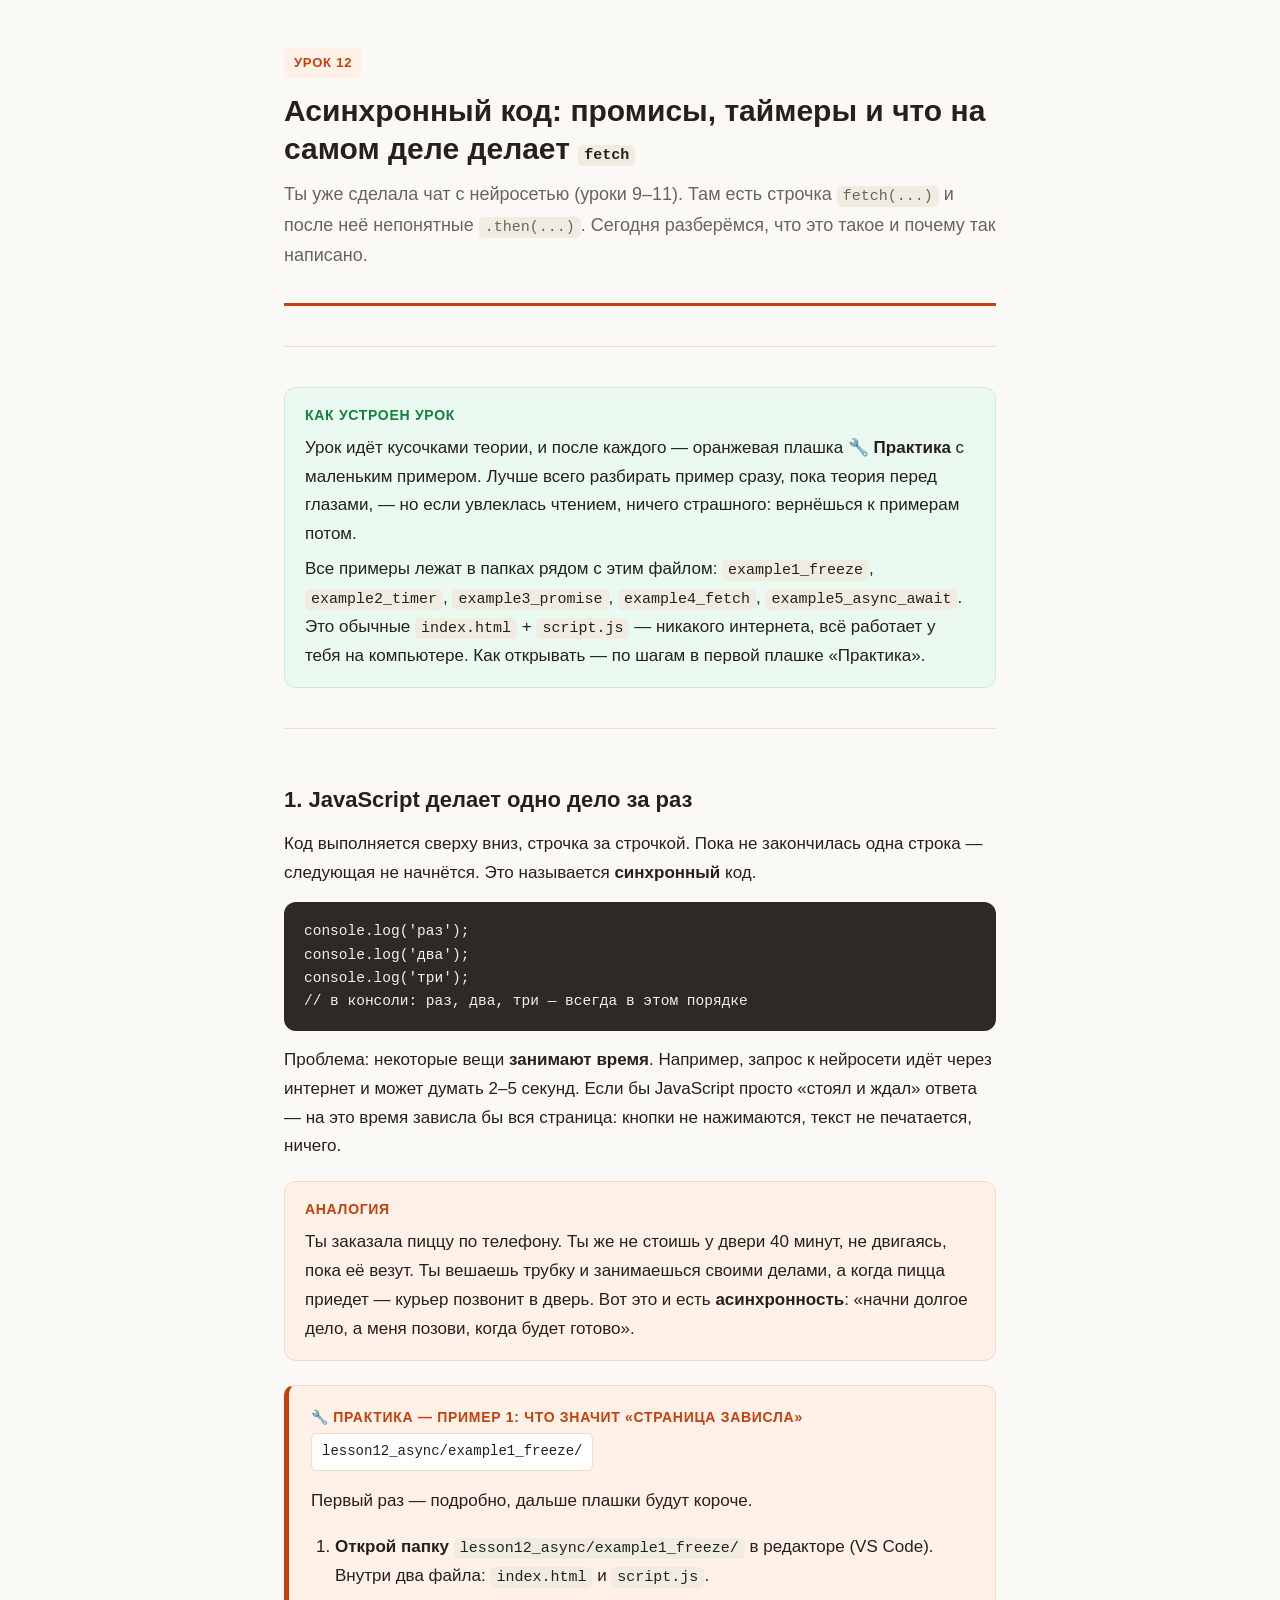
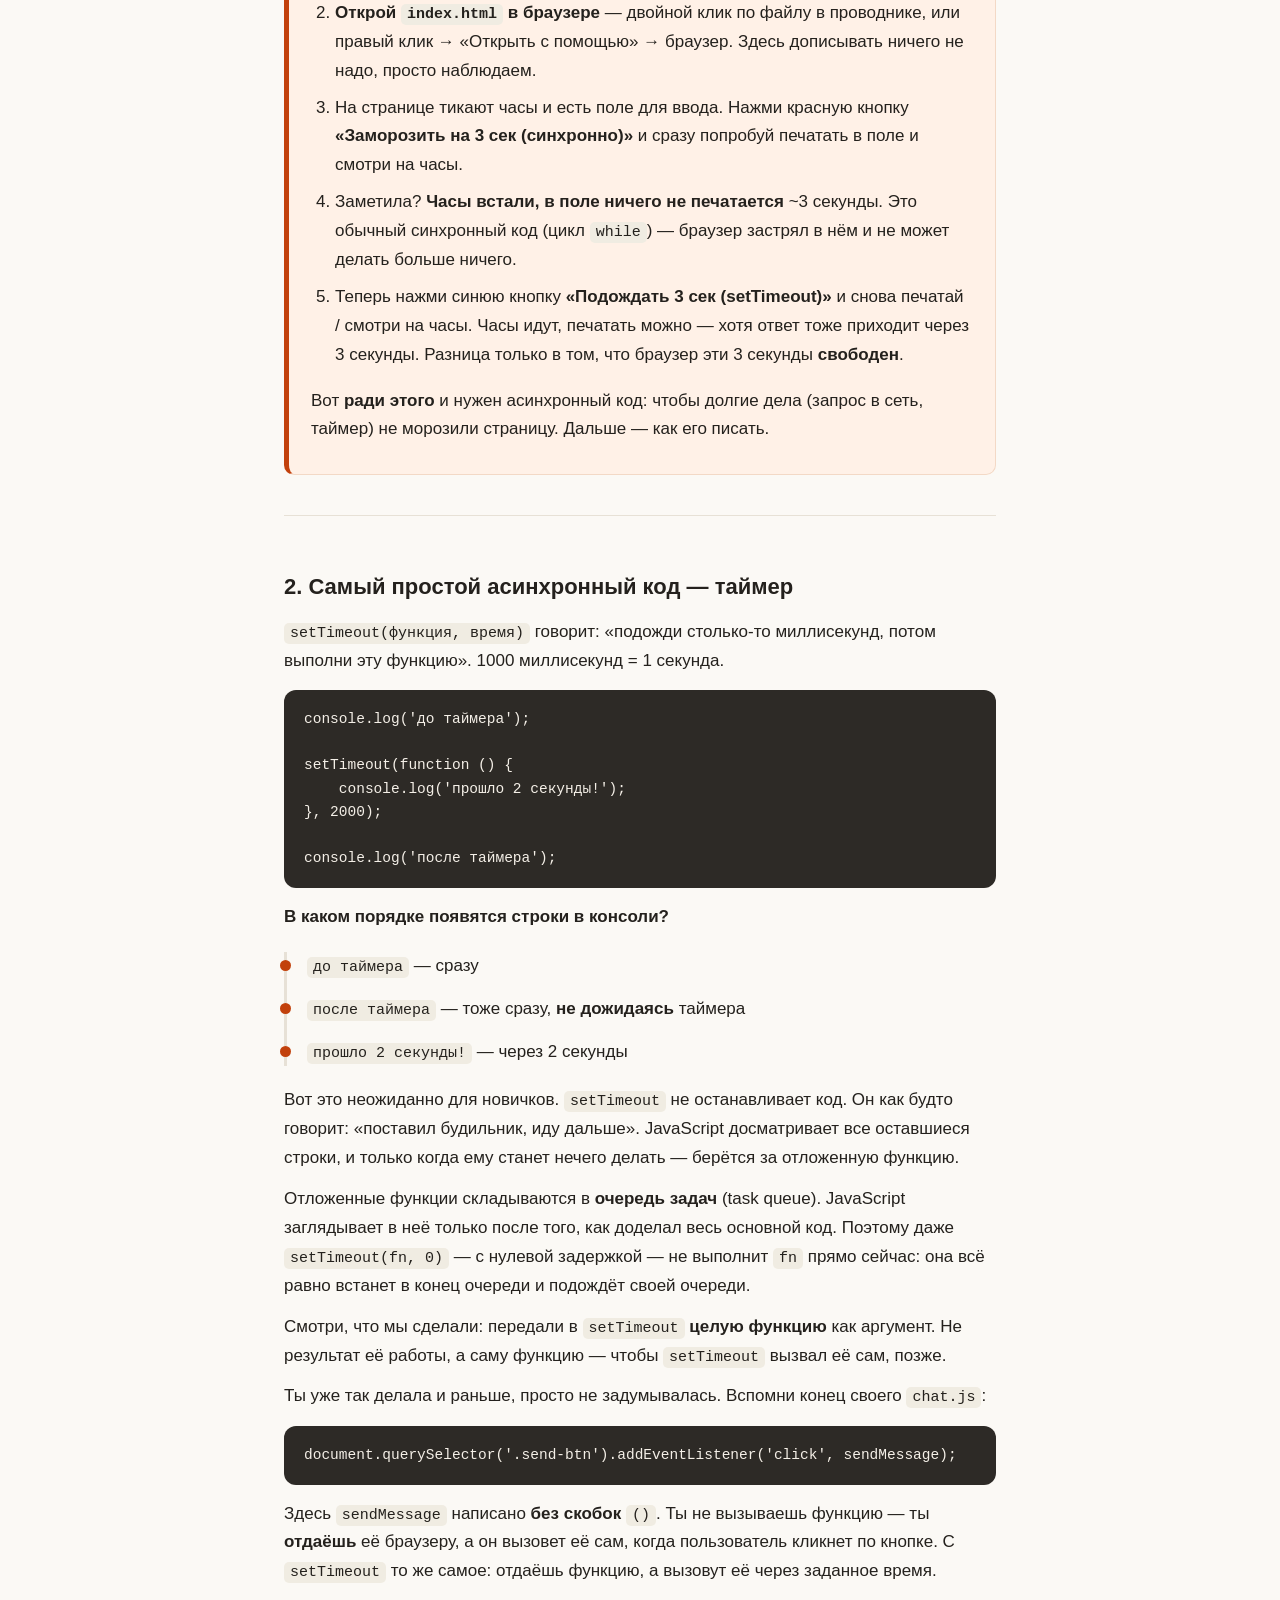
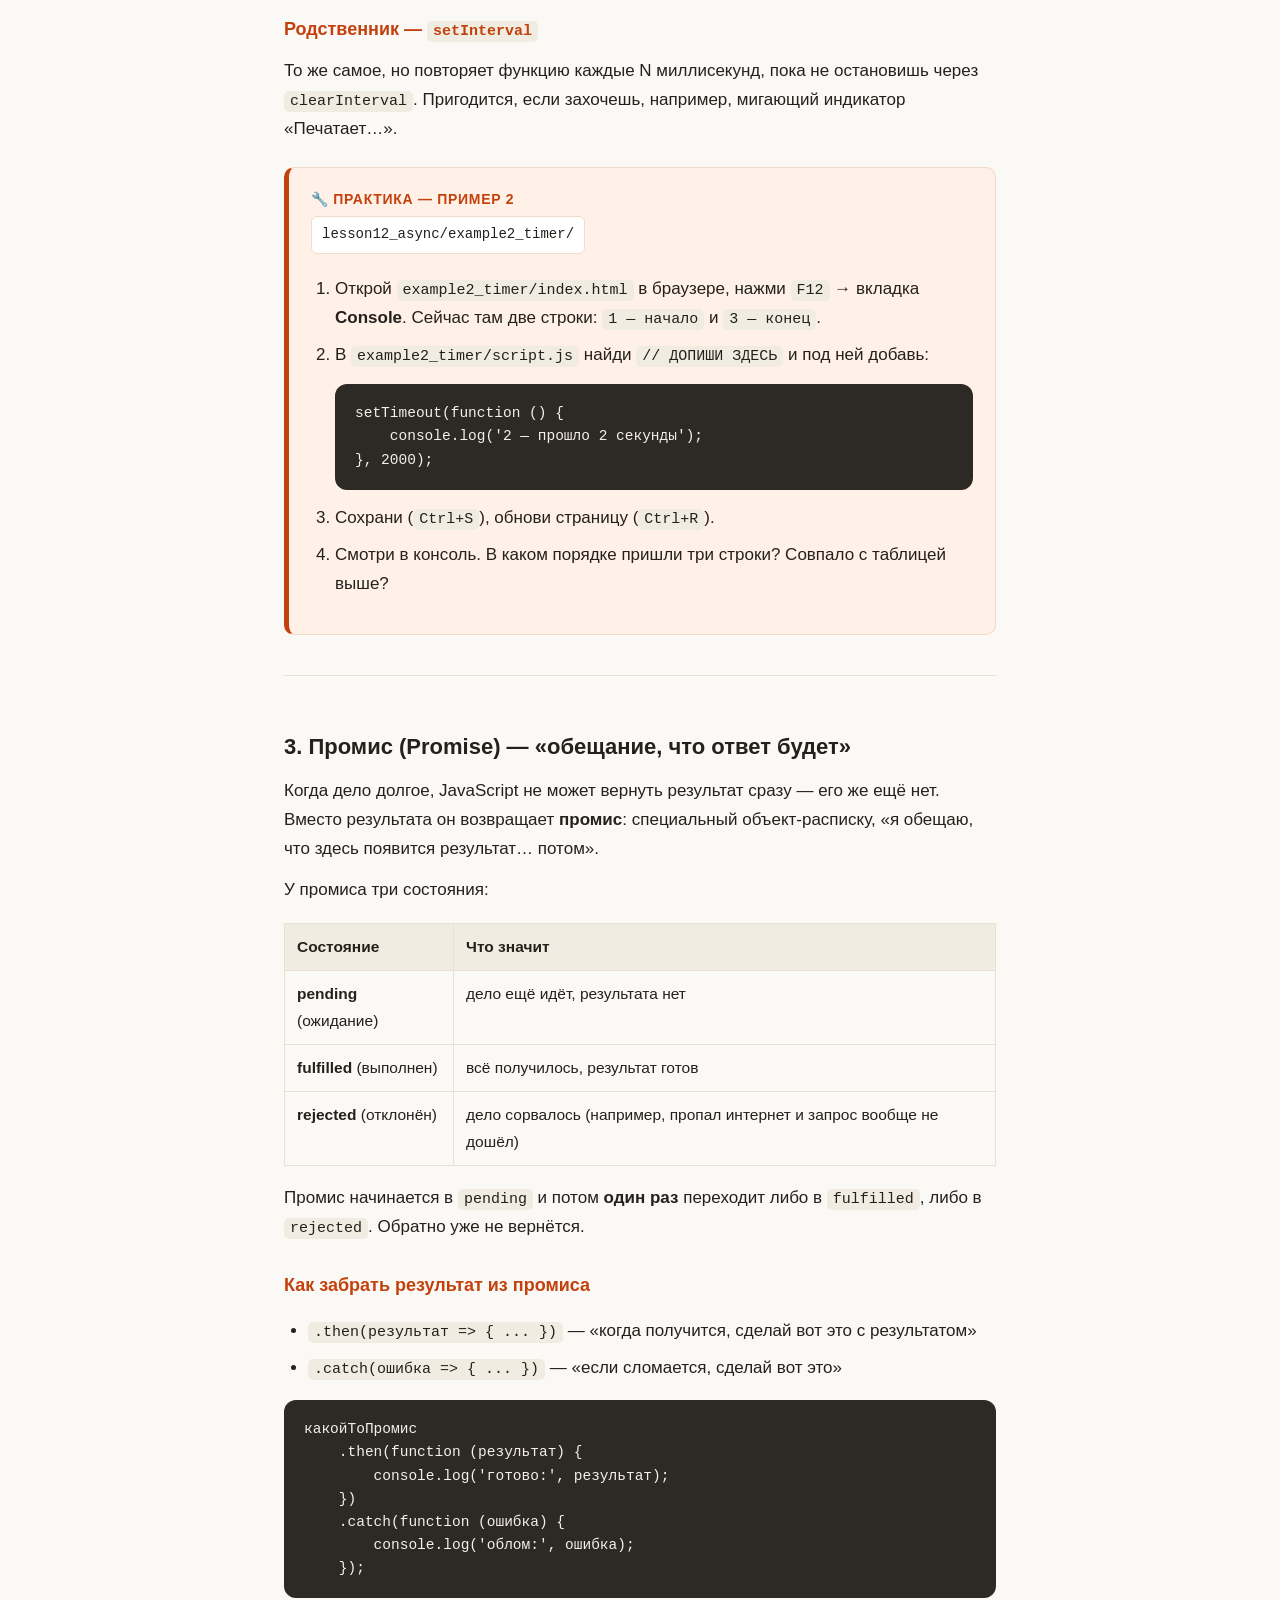
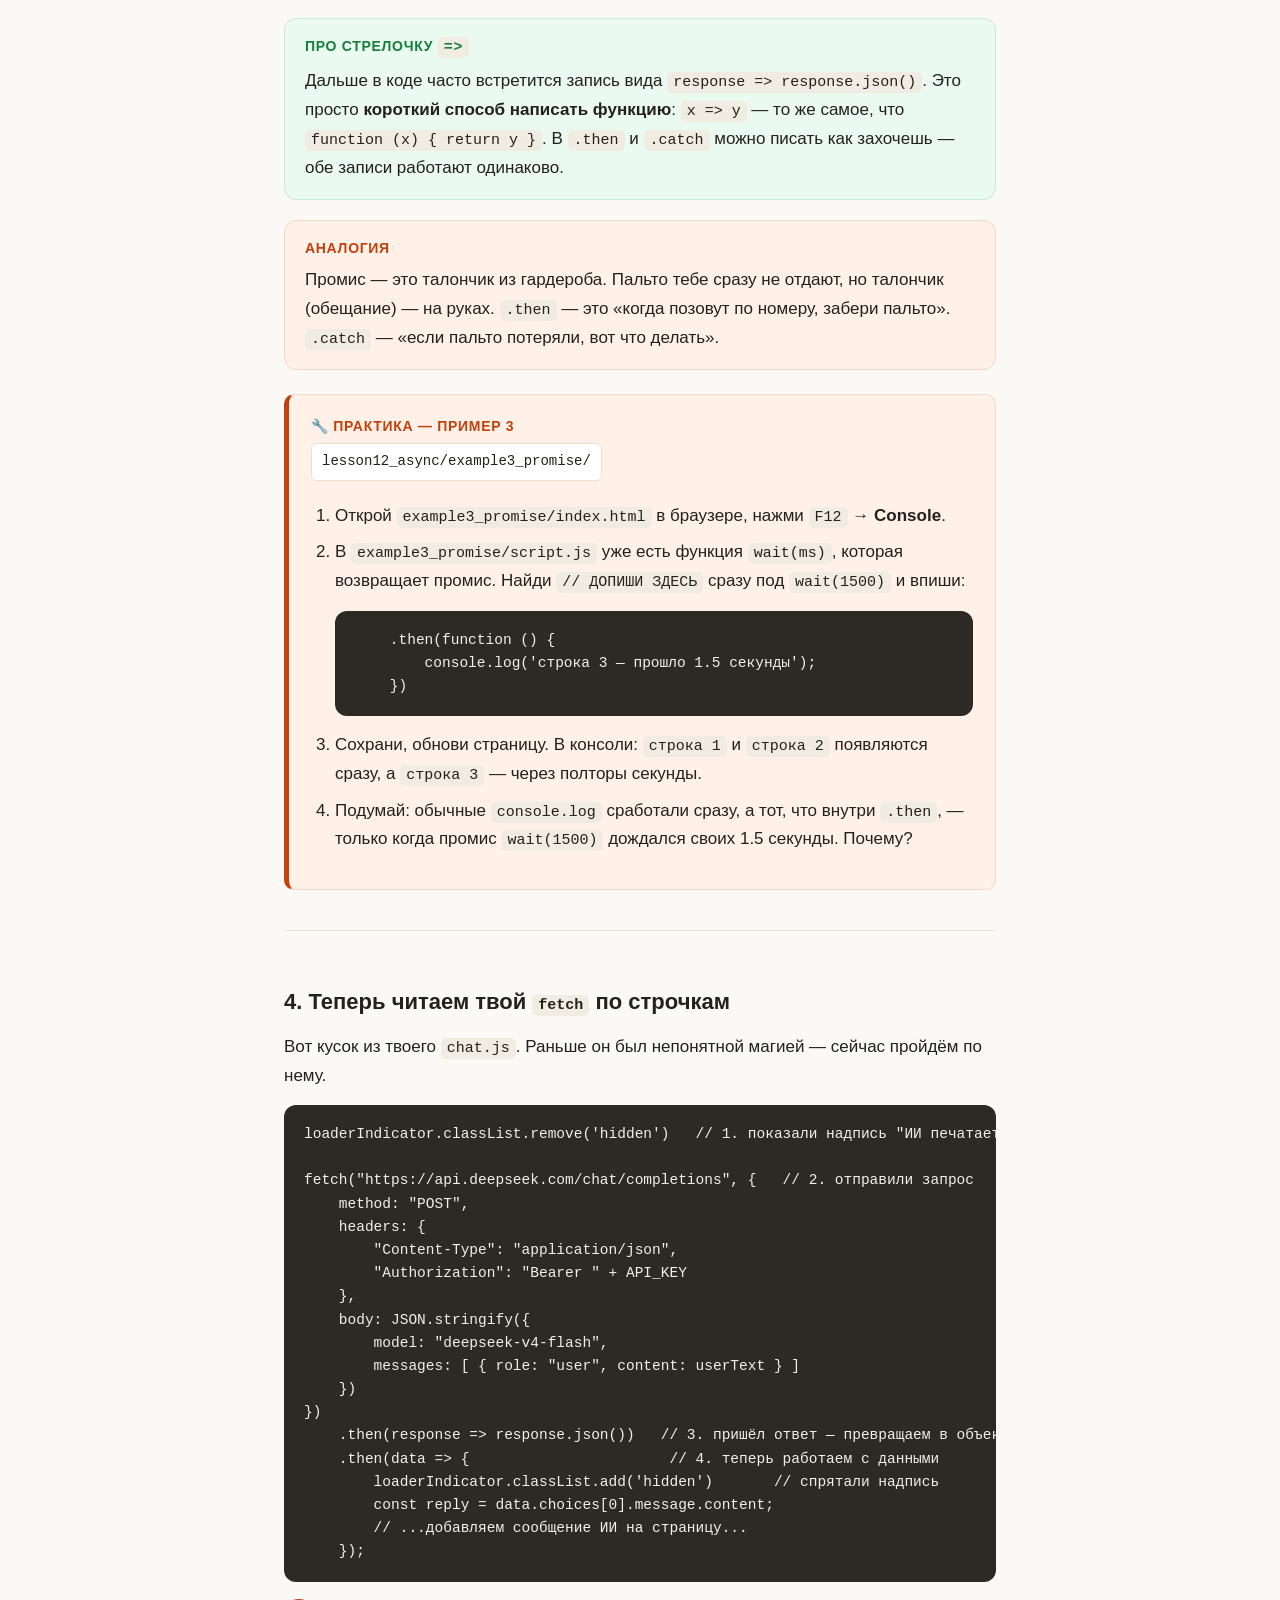
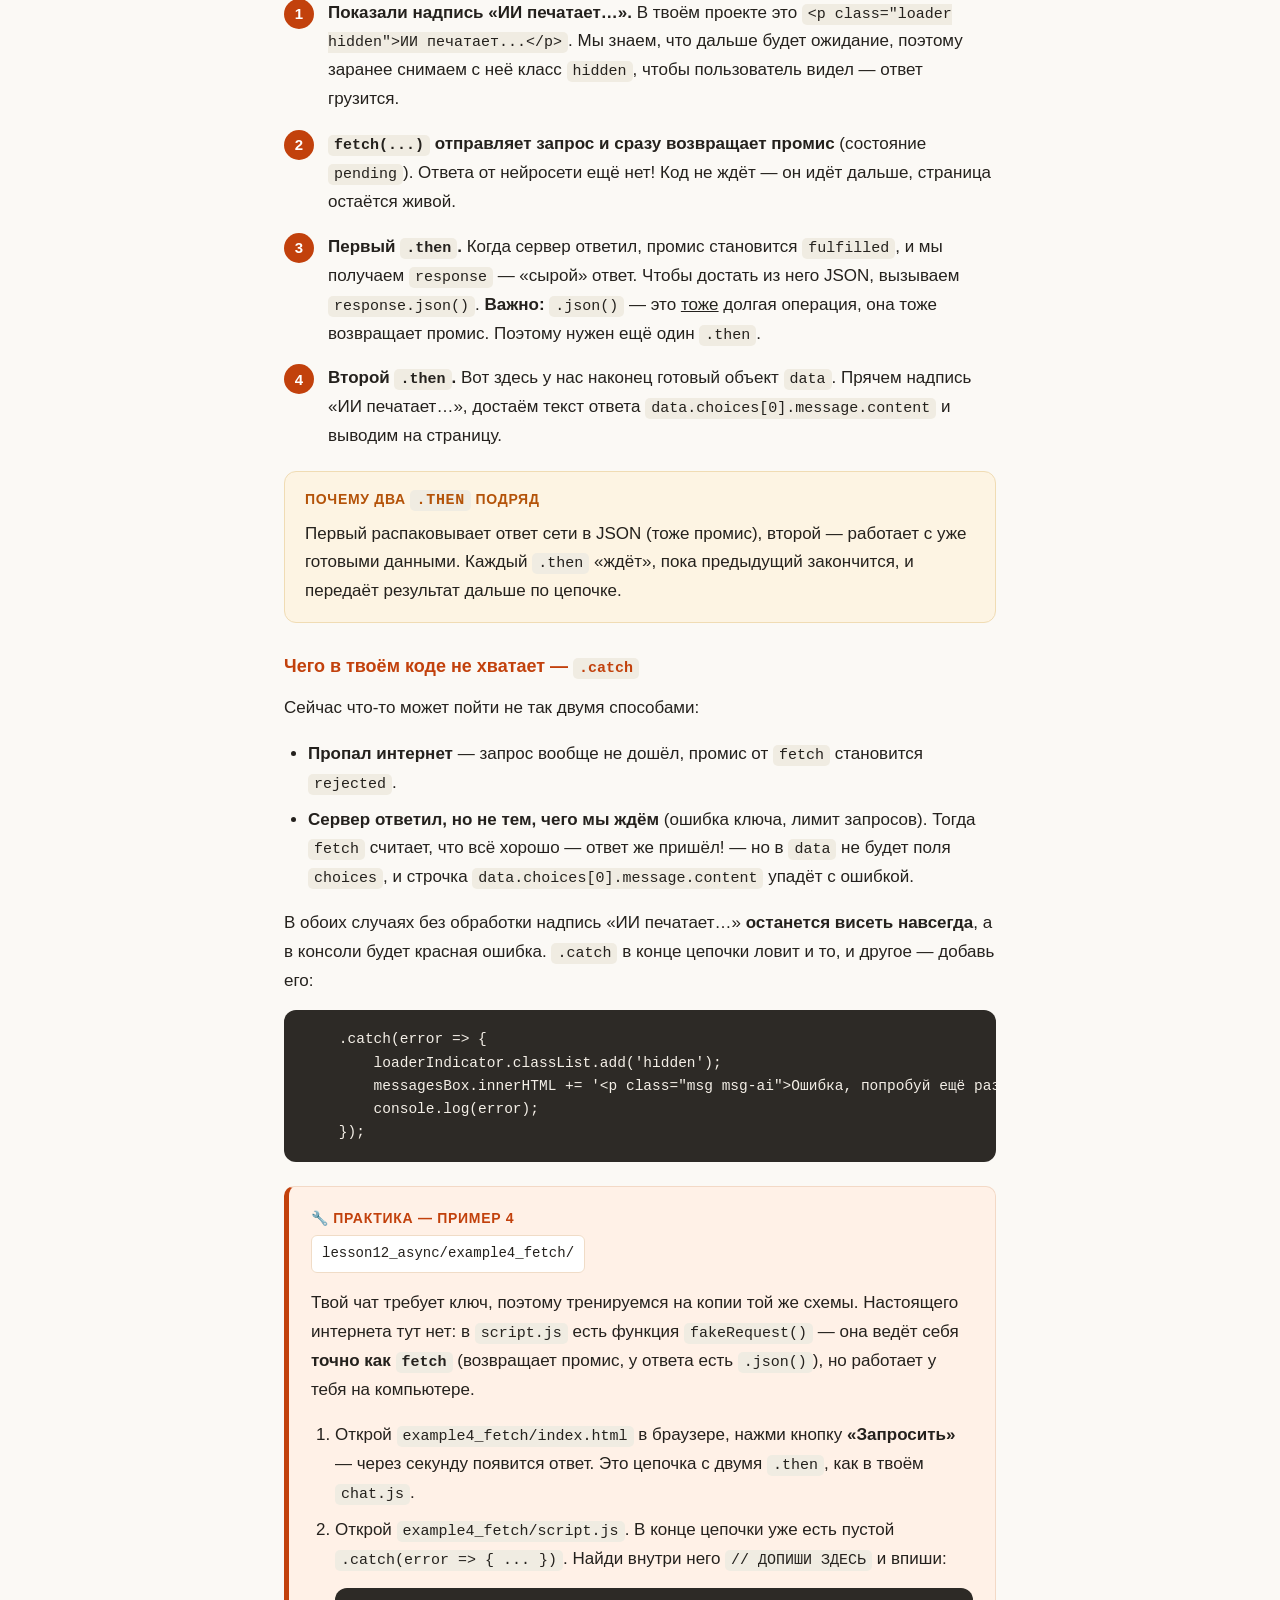
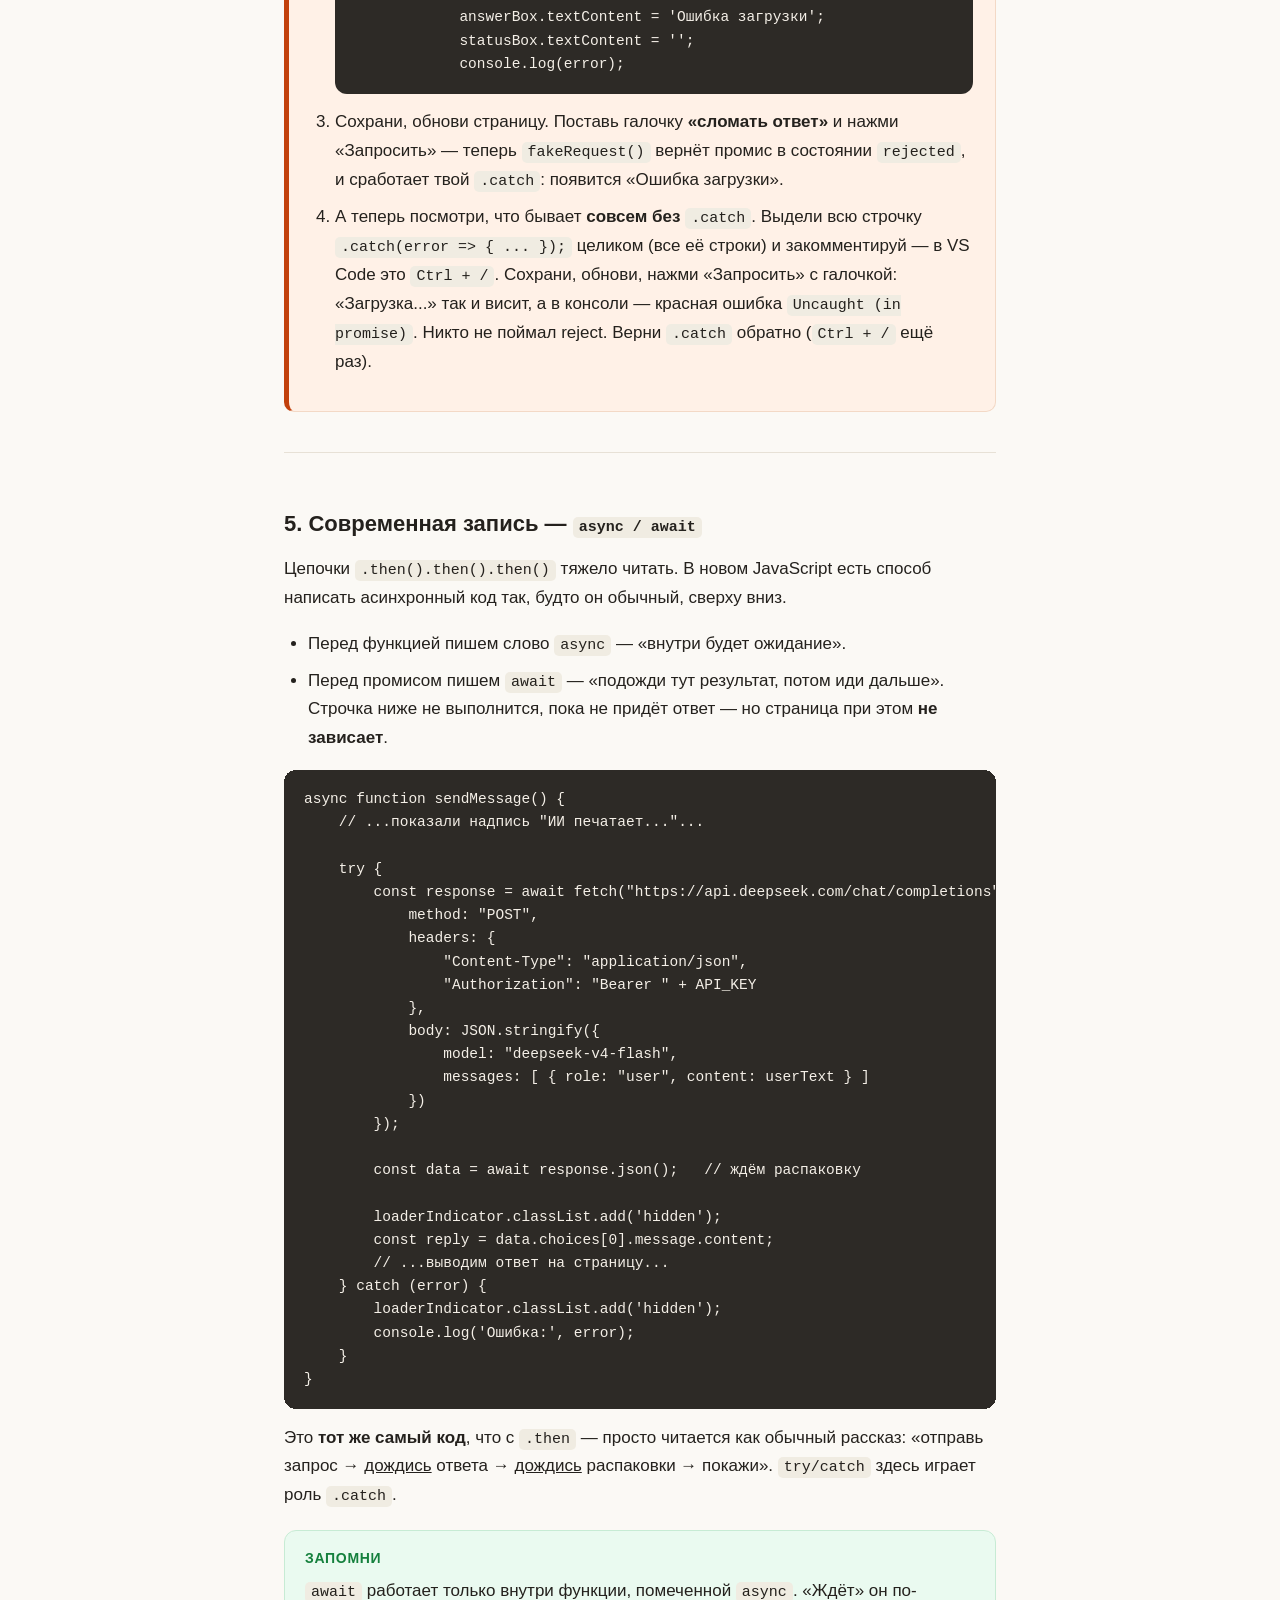
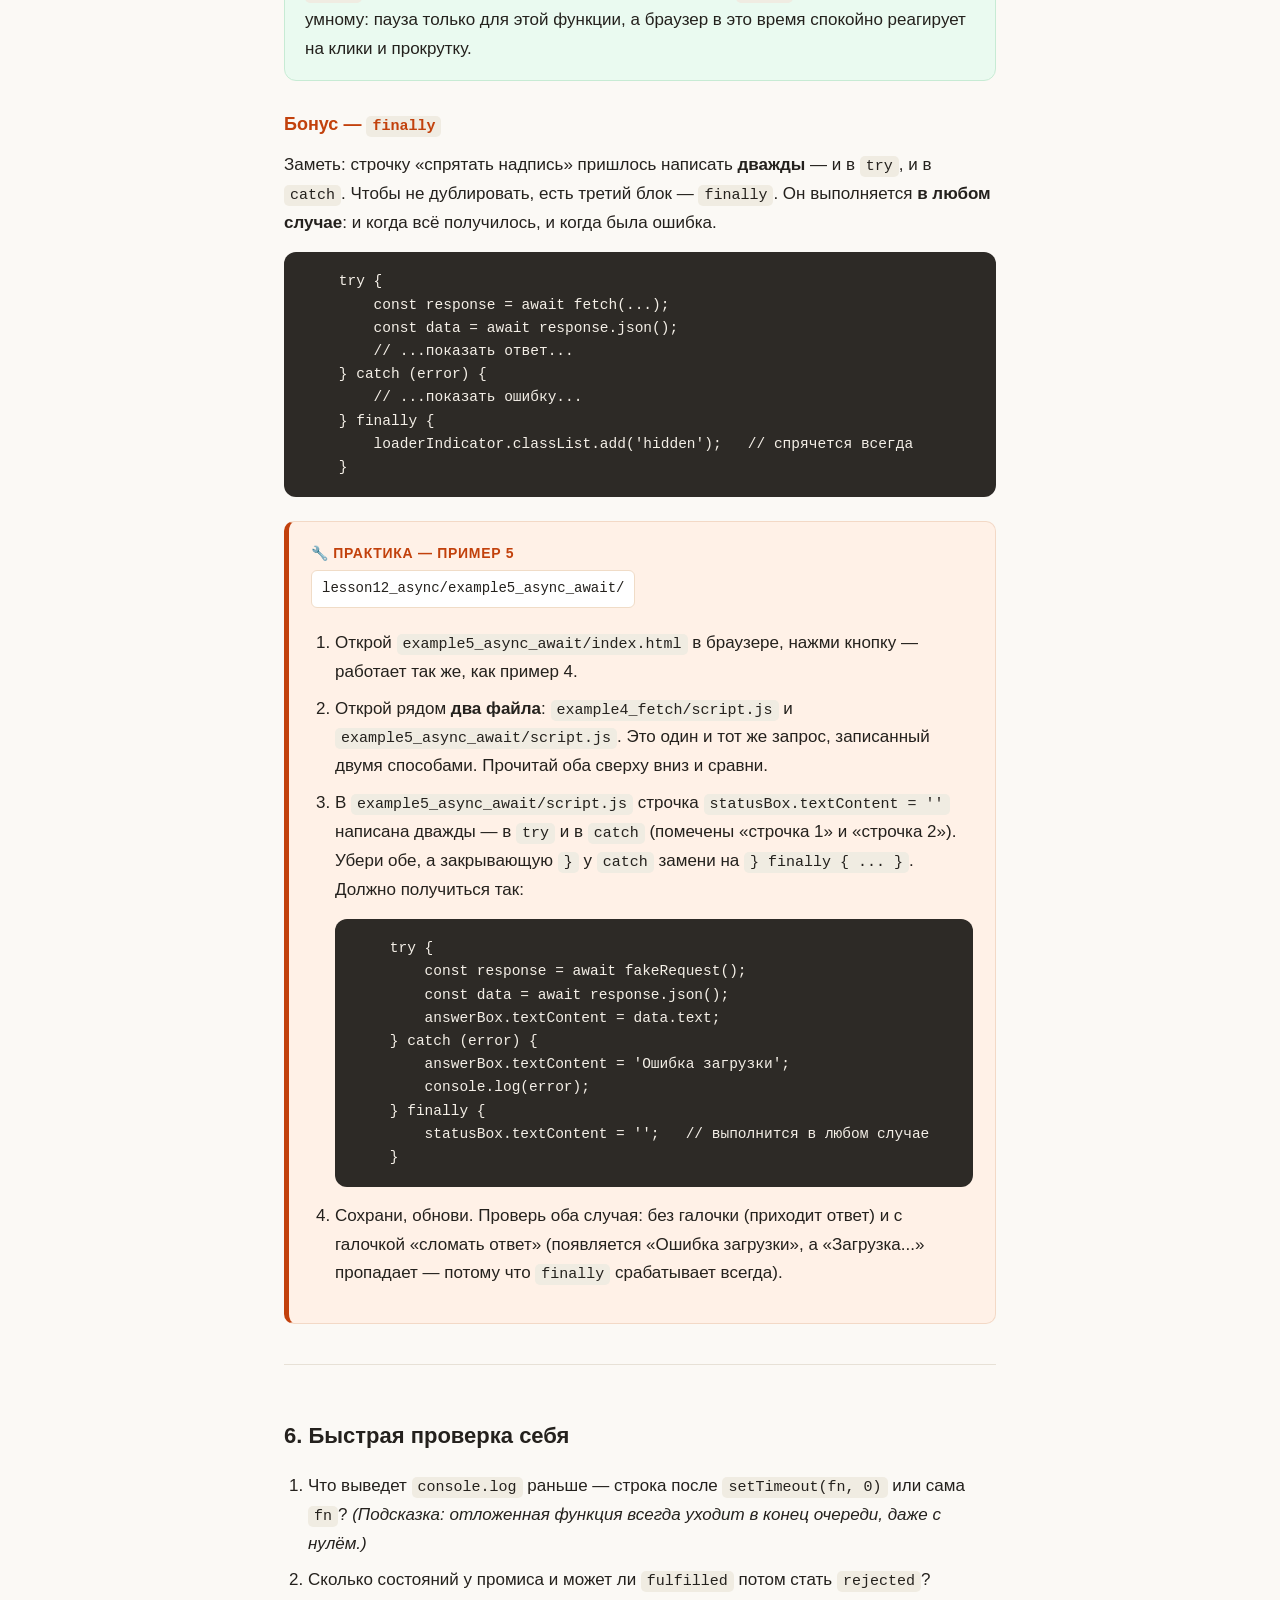
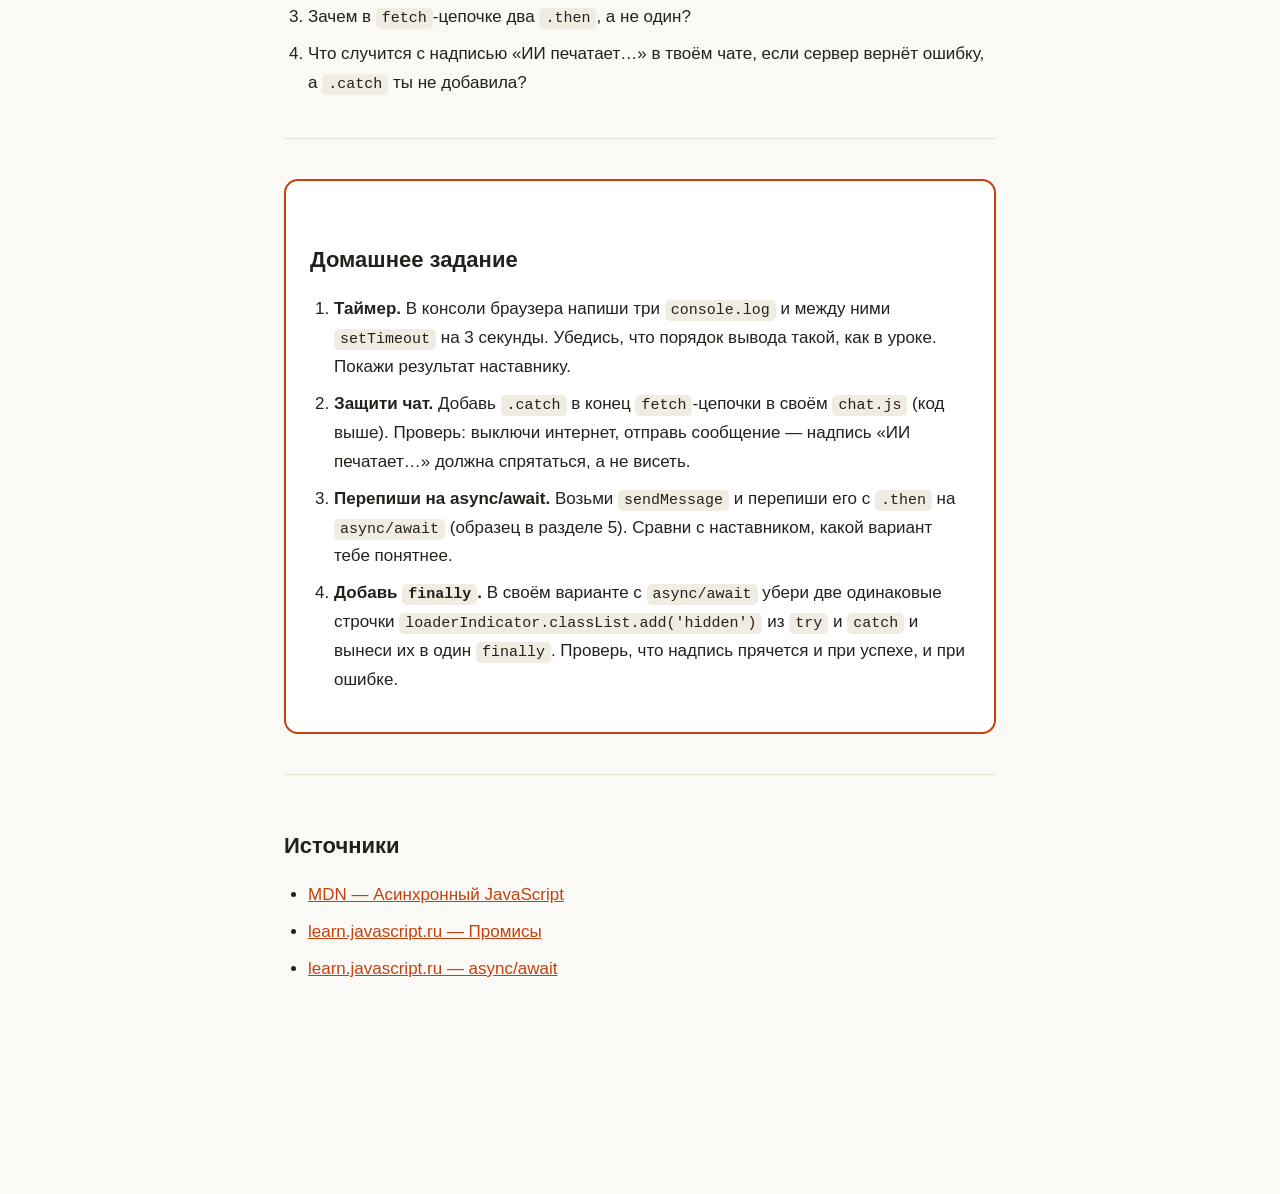
==== lesson12_async/lesson12_async_student.html @ 219a3884 "feat: add lesson 12 — asynchronous JS (promises, timers, fetch) HTML lesson + 5 hands-on examples (f" ====
<!DOCTYPE html>
<html lang="ru">
<head>
<meta charset="UTF-8">
<meta name="viewport" content="width=device-width, initial-scale=1.0">
<title>Урок 12 — Асинхронный код: промисы, таймеры и fetch</title>
<style>
  :root {
    --bg: #fbf9f5;
    --card: #ffffff;
    --text: #24211d;
    --muted: #6b6459;
    --accent: #c2410c;
    --accent-soft: #fff1e7;
    --line: #e7e1d6;
    --code-bg: #2d2a26;
    --code-text: #f4efe7;
    --ok: #15803d;
    --ok-soft: #eafaf0;
    --warn: #b45309;
    --warn-soft: #fdf4e3;
  }
  * { box-sizing: border-box; }
  body {
    margin: 0;
    background: var(--bg);
    color: var(--text);
    font-family: -apple-system, BlinkMacSystemFont, "Segoe UI", Roboto, Helvetica, Arial, sans-serif;
    line-height: 1.7;
    font-size: 17px;
  }
  .wrap {
    max-width: 760px;
    margin: 0 auto;
    padding: 48px 24px 96px;
  }
  header.lesson {
    border-bottom: 3px solid var(--accent);
    padding-bottom: 20px;
    margin-bottom: 8px;
  }
  header.lesson .tag {
    display: inline-block;
    background: var(--accent-soft);
    color: var(--accent);
    font-weight: 700;
    font-size: 13px;
    letter-spacing: .06em;
    text-transform: uppercase;
    padding: 4px 10px;
    border-radius: 6px;
  }
  h1 {
    font-size: 30px;
    line-height: 1.25;
    margin: 14px 0 6px;
  }
  h2 {
    font-size: 22px;
    margin: 44px 0 12px;
    padding-top: 8px;
  }
  h3 {
    font-size: 18px;
    margin: 28px 0 8px;
    color: var(--accent);
  }
  p { margin: 12px 0; }
  .lead { color: var(--muted); font-size: 18px; }
  hr {
    border: none;
    border-top: 1px solid var(--line);
    margin: 40px 0;
  }
  code {
    background: #f0ece2;
    padding: 2px 6px;
    border-radius: 5px;
    font-family: "SF Mono", "Fira Code", Consolas, "Courier New", monospace;
    font-size: 15px;
  }
  pre {
    background: var(--code-bg);
    color: var(--code-text);
    padding: 18px 20px;
    border-radius: 12px;
    overflow-x: auto;
    font-size: 14.5px;
    line-height: 1.6;
  }
  pre code {
    background: none;
    padding: 0;
    color: inherit;
    font-size: inherit;
  }
  .box {
    border-radius: 12px;
    padding: 16px 20px;
    margin: 20px 0;
    border: 1px solid var(--line);
  }
  .box.analogy { background: var(--accent-soft); border-color: #f3d9c6; }
  .box.note { background: var(--ok-soft); border-color: #c7ebd4; }
  .box.warn { background: var(--warn-soft); border-color: #f0dcb4; }
  .box .box-title {
    font-weight: 700;
    font-size: 14px;
    text-transform: uppercase;
    letter-spacing: .05em;
    margin-bottom: 6px;
  }
  .box.analogy .box-title { color: var(--accent); }
  .box.note .box-title { color: var(--ok); }
  .box.warn .box-title { color: var(--warn); }
  ol, ul { padding-left: 24px; }
  li { margin: 8px 0; }
  .steps {
    counter-reset: step;
    list-style: none;
    padding-left: 0;
  }
  .steps > li {
    counter-increment: step;
    position: relative;
    padding-left: 44px;
    margin: 16px 0;
  }
  .steps > li::before {
    content: counter(step);
    position: absolute;
    left: 0;
    top: 0;
    width: 30px;
    height: 30px;
    background: var(--accent);
    color: #fff;
    border-radius: 50%;
    display: flex;
    align-items: center;
    justify-content: center;
    font-weight: 700;
    font-size: 15px;
  }
  .timeline {
    border-left: 3px solid var(--line);
    padding-left: 20px;
    margin: 20px 0;
  }
  .timeline .t {
    position: relative;
    margin: 14px 0;
  }
  .timeline .t::before {
    content: "";
    position: absolute;
    left: -27px;
    top: 8px;
    width: 11px;
    height: 11px;
    background: var(--accent);
    border-radius: 50%;
  }
  .q { font-weight: 700; }
  a { color: var(--accent); }
  .hw {
    background: var(--card);
    border: 2px solid var(--accent);
    border-radius: 14px;
    padding: 8px 24px 20px;
    margin-top: 24px;
  }
  .practice {
    background: var(--accent-soft);
    border: 1px solid #f3d9c6;
    border-left: 5px solid var(--accent);
    border-radius: 10px;
    padding: 6px 22px 18px;
    margin: 24px 0;
  }
  .practice .box-title {
    font-weight: 700;
    font-size: 14px;
    text-transform: uppercase;
    letter-spacing: .05em;
    color: var(--accent);
    margin: 14px 0 4px;
  }
  .practice .path {
    font-family: "SF Mono", "Fira Code", Consolas, "Courier New", monospace;
    font-size: 14px;
    background: #fff;
    border: 1px solid #f0dcc7;
    padding: 6px 10px;
    border-radius: 6px;
    display: inline-block;
    margin-bottom: 4px;
  }
  table {
    border-collapse: collapse;
    width: 100%;
    margin: 18px 0;
    font-size: 15.5px;
  }
  th, td {
    border: 1px solid var(--line);
    padding: 10px 12px;
    text-align: left;
    vertical-align: top;
  }
  th { background: #f0ece2; }
</style>
</head>
<body>
<div class="wrap">

<header class="lesson">
  <span class="tag">Урок 12</span>
  <h1>Асинхронный код: промисы, таймеры и что на самом деле делает <code>fetch</code></h1>
  <p class="lead">Ты уже сделала чат с нейросетью (уроки 9–11). Там есть строчка <code>fetch(...)</code> и после неё непонятные <code>.then(...)</code>. Сегодня разберёмся, что это такое и почему так написано.</p>
</header>

<hr>

<div class="box note">
  <div class="box-title">Как устроен урок</div>
  <p style="margin:6px 0 0;">Урок идёт кусочками теории, и после каждого — оранжевая плашка <b>🔧 Практика</b> с маленьким примером. Лучше всего разбирать пример сразу, пока теория перед глазами, — но если увлеклась чтением, ничего страшного: вернёшься к примерам потом.</p>
  <p style="margin:6px 0 0;">Все примеры лежат в папках рядом с этим файлом: <code>example1_freeze</code>, <code>example2_timer</code>, <code>example3_promise</code>, <code>example4_fetch</code>, <code>example5_async_await</code>. Это обычные <code>index.html</code> + <code>script.js</code> — никакого интернета, всё работает у тебя на компьютере. Как открывать — по шагам в первой плашке «Практика».</p>
</div>

<hr>

<h2>1. JavaScript делает одно дело за раз</h2>

<p>Код выполняется сверху вниз, строчка за строчкой. Пока не закончилась одна строка — следующая не начнётся. Это называется <b>синхронный</b> код.</p>

<pre><code>console.log('раз');
console.log('два');
console.log('три');
// в консоли: раз, два, три — всегда в этом порядке</code></pre>

<p>Проблема: некоторые вещи <b>занимают время</b>. Например, запрос к нейросети идёт через интернет и может думать 2–5 секунд. Если бы JavaScript просто «стоял и ждал» ответа — на это время зависла бы вся страница: кнопки не нажимаются, текст не печатается, ничего.</p>

<div class="box analogy">
  <div class="box-title">Аналогия</div>
  Ты заказала пиццу по телефону. Ты же не стоишь у двери 40 минут, не двигаясь, пока её везут. Ты вешаешь трубку и занимаешься своими делами, а когда пицца приедет — курьер позвонит в дверь. Вот это и есть <b>асинхронность</b>: «начни долгое дело, а меня позови, когда будет готово».
</div>

<div class="practice">
  <div class="box-title">🔧 Практика — пример 1: что значит «страница зависла»</div>
  <span class="path">lesson12_async/example1_freeze/</span>
  <p>Первый раз — подробно, дальше плашки будут короче.</p>
  <ol>
    <li><b>Открой папку</b> <code>lesson12_async/example1_freeze/</code> в редакторе (VS Code). Внутри два файла: <code>index.html</code> и <code>script.js</code>.</li>
    <li><b>Открой <code>index.html</code> в браузере</b> — двойной клик по файлу в проводнике, или правый клик → «Открыть с помощью» → браузер. Здесь дописывать ничего не надо, просто наблюдаем.</li>
    <li>На странице тикают часы и есть поле для ввода. Нажми красную кнопку <b>«Заморозить на 3 сек (синхронно)»</b> и сразу попробуй печатать в поле и смотри на часы.</li>
    <li>Заметила? <b>Часы встали, в поле ничего не печатается</b> ~3 секунды. Это обычный синхронный код (цикл <code>while</code>) — браузер застрял в нём и не может делать больше ничего.</li>
    <li>Теперь нажми синюю кнопку <b>«Подождать 3 сек (setTimeout)»</b> и снова печатай / смотри на часы. Часы идут, печатать можно — хотя ответ тоже приходит через 3 секунды. Разница только в том, что браузер эти 3 секунды <b>свободен</b>.</li>
  </ol>
  <p>Вот <b>ради этого</b> и нужен асинхронный код: чтобы долгие дела (запрос в сеть, таймер) не морозили страницу. Дальше — как его писать.</p>
</div>

<hr>

<h2>2. Самый простой асинхронный код — таймер</h2>

<p><code>setTimeout(функция, время)</code> говорит: «подожди столько-то миллисекунд, потом выполни эту функцию». 1000 миллисекунд = 1 секунда.</p>

<pre><code>console.log('до таймера');

setTimeout(function () {
    console.log('прошло 2 секунды!');
}, 2000);

console.log('после таймера');</code></pre>

<p class="q">В каком порядке появятся строки в консоли?</p>

<div class="timeline">
  <div class="t"><code>до таймера</code> — сразу</div>
  <div class="t"><code>после таймера</code> — тоже сразу, <b>не дожидаясь</b> таймера</div>
  <div class="t"><code>прошло 2 секунды!</code> — через 2 секунды</div>
</div>

<p>Вот это неожиданно для новичков. <code>setTimeout</code> не останавливает код. Он как будто говорит: «поставил будильник, иду дальше». JavaScript досматривает все оставшиеся строки, и только когда ему станет нечего делать — берётся за отложенную функцию.</p>

<p>Отложенные функции складываются в <b>очередь задач</b> (task queue). JavaScript заглядывает в неё только после того, как доделал весь основной код. Поэтому даже <code>setTimeout(fn, 0)</code> — с нулевой задержкой — не выполнит <code>fn</code> прямо сейчас: она всё равно встанет в конец очереди и подождёт своей очереди.</p>

<p>Смотри, что мы сделали: передали в <code>setTimeout</code> <b>целую функцию</b> как аргумент. Не результат её работы, а саму функцию — чтобы <code>setTimeout</code> вызвал её сам, позже.</p>
<p>Ты уже так делала и раньше, просто не задумывалась. Вспомни конец своего <code>chat.js</code>:</p>
<pre><code>document.querySelector('.send-btn').addEventListener('click', sendMessage);</code></pre>
<p>Здесь <code>sendMessage</code> написано <b>без скобок</b> <code>()</code>. Ты не вызываешь функцию — ты <b>отдаёшь</b> её браузеру, а он вызовет её сам, когда пользователь кликнет по кнопке. С <code>setTimeout</code> то же самое: отдаёшь функцию, а вызовут её через заданное время.</p>

<h3>Родственник — <code>setInterval</code></h3>
<p>То же самое, но повторяет функцию каждые N миллисекунд, пока не остановишь через <code>clearInterval</code>. Пригодится, если захочешь, например, мигающий индикатор «Печатает…».</p>

<div class="practice">
  <div class="box-title">🔧 Практика — пример 2</div>
  <span class="path">lesson12_async/example2_timer/</span>
  <ol>
    <li>Открой <code>example2_timer/index.html</code> в браузере, нажми <code>F12</code> → вкладка <b>Console</b>. Сейчас там две строки: <code>1 — начало</code> и <code>3 — конец</code>.</li>
    <li>В <code>example2_timer/script.js</code> найди <code>// ДОПИШИ ЗДЕСЬ</code> и под ней добавь:
<pre><code>setTimeout(function () {
    console.log('2 — прошло 2 секунды');
}, 2000);</code></pre></li>
    <li>Сохрани (<code>Ctrl+S</code>), обнови страницу (<code>Ctrl+R</code>).</li>
    <li>Смотри в консоль. В каком порядке пришли три строки? Совпало с таблицей выше?</li>
  </ol>
</div>

<hr>

<h2>3. Промис (Promise) — «обещание, что ответ будет»</h2>

<p>Когда дело долгое, JavaScript не может вернуть результат сразу — его же ещё нет. Вместо результата он возвращает <b>промис</b>: специальный объект-расписку, «я обещаю, что здесь появится результат… потом».</p>

<p>У промиса три состояния:</p>

<table>
  <tr><th>Состояние</th><th>Что значит</th></tr>
  <tr><td><b>pending</b> (ожидание)</td><td>дело ещё идёт, результата нет</td></tr>
  <tr><td><b>fulfilled</b> (выполнен)</td><td>всё получилось, результат готов</td></tr>
  <tr><td><b>rejected</b> (отклонён)</td><td>дело сорвалось (например, пропал интернет и запрос вообще не дошёл)</td></tr>
</table>

<p>Промис начинается в <code>pending</code> и потом <b>один раз</b> переходит либо в <code>fulfilled</code>, либо в <code>rejected</code>. Обратно уже не вернётся.</p>

<h3>Как забрать результат из промиса</h3>

<ul>
  <li><code>.then(результат =&gt; { ... })</code> — «когда получится, сделай вот это с результатом»</li>
  <li><code>.catch(ошибка =&gt; { ... })</code> — «если сломается, сделай вот это»</li>
</ul>

<pre><code>какойТоПромис
    .then(function (результат) {
        console.log('готово:', результат);
    })
    .catch(function (ошибка) {
        console.log('облом:', ошибка);
    });</code></pre>

<div class="box note">
  <div class="box-title">Про стрелочку <code>=&gt;</code></div>
  Дальше в коде часто встретится запись вида <code>response =&gt; response.json()</code>. Это просто <b>короткий способ написать функцию</b>: <code>x =&gt; y</code> — то же самое, что <code>function (x) { return y }</code>. В <code>.then</code> и <code>.catch</code> можно писать как захочешь — обе записи работают одинаково.
</div>

<div class="box analogy">
  <div class="box-title">Аналогия</div>
  Промис — это талончик из гардероба. Пальто тебе сразу не отдают, но талончик (обещание) — на руках. <code>.then</code> — это «когда позовут по номеру, забери пальто». <code>.catch</code> — «если пальто потеряли, вот что делать».
</div>

<div class="practice">
  <div class="box-title">🔧 Практика — пример 3</div>
  <span class="path">lesson12_async/example3_promise/</span>
  <ol>
    <li>Открой <code>example3_promise/index.html</code> в браузере, нажми <code>F12</code> → <b>Console</b>.</li>
    <li>В <code>example3_promise/script.js</code> уже есть функция <code>wait(ms)</code>, которая возвращает промис. Найди <code>// ДОПИШИ ЗДЕСЬ</code> сразу под <code>wait(1500)</code> и впиши:
<pre><code>    .then(function () {
        console.log('строка 3 — прошло 1.5 секунды');
    })</code></pre></li>
    <li>Сохрани, обнови страницу. В консоли: <code>строка 1</code> и <code>строка 2</code> появляются сразу, а <code>строка 3</code> — через полторы секунды.</li>
    <li>Подумай: обычные <code>console.log</code> сработали сразу, а тот, что внутри <code>.then</code>, — только когда промис <code>wait(1500)</code> дождался своих 1.5 секунды. Почему?</li>
  </ol>
</div>

<hr>

<h2>4. Теперь читаем твой <code>fetch</code> по строчкам</h2>

<p>Вот кусок из твоего <code>chat.js</code>. Раньше он был непонятной магией — сейчас пройдём по нему.</p>

<pre><code>loaderIndicator.classList.remove('hidden')   // 1. показали надпись "ИИ печатает..."

fetch("https://api.deepseek.com/chat/completions", {   // 2. отправили запрос
    method: "POST",
    headers: {
        "Content-Type": "application/json",
        "Authorization": "Bearer " + API_KEY
    },
    body: JSON.stringify({
        model: "deepseek-v4-flash",
        messages: [ { role: "user", content: userText } ]
    })
})
    .then(response =&gt; response.json())   // 3. пришёл ответ — превращаем в объект
    .then(data =&gt; {                       // 4. теперь работаем с данными
        loaderIndicator.classList.add('hidden')       // спрятали надпись
        const reply = data.choices[0].message.content;
        // ...добавляем сообщение ИИ на страницу...
    });</code></pre>

<ol class="steps">
  <li><b>Показали надпись «ИИ печатает…».</b> В твоём проекте это <code>&lt;p class="loader hidden"&gt;ИИ печатает...&lt;/p&gt;</code>. Мы знаем, что дальше будет ожидание, поэтому заранее снимаем с неё класс <code>hidden</code>, чтобы пользователь видел — ответ грузится.</li>
  <li><b><code>fetch(...)</code> отправляет запрос и сразу возвращает промис</b> (состояние <code>pending</code>). Ответа от нейросети ещё нет! Код не ждёт — он идёт дальше, страница остаётся живой.</li>
  <li><b>Первый <code>.then</code>.</b> Когда сервер ответил, промис становится <code>fulfilled</code>, и мы получаем <code>response</code> — «сырой» ответ. Чтобы достать из него JSON, вызываем <code>response.json()</code>. <b>Важно:</b> <code>.json()</code> — это <u>тоже</u> долгая операция, она тоже возвращает промис. Поэтому нужен ещё один <code>.then</code>.</li>
  <li><b>Второй <code>.then</code>.</b> Вот здесь у нас наконец готовый объект <code>data</code>. Прячем надпись «ИИ печатает…», достаём текст ответа <code>data.choices[0].message.content</code> и выводим на страницу.</li>
</ol>

<div class="box warn">
  <div class="box-title">Почему два <code>.then</code> подряд</div>
  Первый распаковывает ответ сети в JSON (тоже промис), второй — работает с уже готовыми данными. Каждый <code>.then</code> «ждёт», пока предыдущий закончится, и передаёт результат дальше по цепочке.
</div>

<h3>Чего в твоём коде не хватает — <code>.catch</code></h3>

<p>Сейчас что-то может пойти не так двумя способами:</p>
<ul>
  <li><b>Пропал интернет</b> — запрос вообще не дошёл, промис от <code>fetch</code> становится <code>rejected</code>.</li>
  <li><b>Сервер ответил, но не тем, чего мы ждём</b> (ошибка ключа, лимит запросов). Тогда <code>fetch</code> считает, что всё хорошо — ответ же пришёл! — но в <code>data</code> не будет поля <code>choices</code>, и строчка <code>data.choices[0].message.content</code> упадёт с ошибкой.</li>
</ul>
<p>В обоих случаях без обработки надпись «ИИ печатает…» <b>останется висеть навсегда</b>, а в консоли будет красная ошибка. <code>.catch</code> в конце цепочки ловит и то, и другое — добавь его:</p>

<pre><code>    .catch(error =&gt; {
        loaderIndicator.classList.add('hidden');
        messagesBox.innerHTML += '&lt;p class="msg msg-ai"&gt;Ошибка, попробуй ещё раз&lt;/p&gt;';
        console.log(error);
    });</code></pre>

<div class="practice">
  <div class="box-title">🔧 Практика — пример 4</div>
  <span class="path">lesson12_async/example4_fetch/</span>
  <p>Твой чат требует ключ, поэтому тренируемся на копии той же схемы. Настоящего интернета тут нет: в <code>script.js</code> есть функция <code>fakeRequest()</code> — она ведёт себя <b>точно как <code>fetch</code></b> (возвращает промис, у ответа есть <code>.json()</code>), но работает у тебя на компьютере.</p>
  <ol>
    <li>Открой <code>example4_fetch/index.html</code> в браузере, нажми кнопку <b>«Запросить»</b> — через секунду появится ответ. Это цепочка с двумя <code>.then</code>, как в твоём <code>chat.js</code>.</li>
    <li>Открой <code>example4_fetch/script.js</code>. В конце цепочки уже есть пустой <code>.catch(error =&gt; { ... })</code>. Найди внутри него <code>// ДОПИШИ ЗДЕСЬ</code> и впиши:
<pre><code>            answerBox.textContent = 'Ошибка загрузки';
            statusBox.textContent = '';
            console.log(error);</code></pre></li>
    <li>Сохрани, обнови страницу. Поставь галочку <b>«сломать ответ»</b> и нажми «Запросить» — теперь <code>fakeRequest()</code> вернёт промис в состоянии <code>rejected</code>, и сработает твой <code>.catch</code>: появится «Ошибка загрузки».</li>
    <li>А теперь посмотри, что бывает <b>совсем без</b> <code>.catch</code>. Выдели всю строчку <code>.catch(error =&gt; { ... });</code> целиком (все её строки) и закомментируй — в VS Code это <code>Ctrl + /</code>. Сохрани, обнови, нажми «Запросить» с галочкой: «Загрузка...» так и висит, а в консоли — красная ошибка <code>Uncaught (in promise)</code>. Никто не поймал reject. Верни <code>.catch</code> обратно (<code>Ctrl + /</code> ещё раз).</li>
  </ol>
</div>

<hr>

<h2>5. Современная запись — <code>async / await</code></h2>

<p>Цепочки <code>.then().then().then()</code> тяжело читать. В новом JavaScript есть способ написать асинхронный код так, будто он обычный, сверху вниз.</p>

<ul>
  <li>Перед функцией пишем слово <code>async</code> — «внутри будет ожидание».</li>
  <li>Перед промисом пишем <code>await</code> — «подожди тут результат, потом иди дальше». Строчка ниже не выполнится, пока не придёт ответ — но страница при этом <b>не зависает</b>.</li>
</ul>

<pre><code>async function sendMessage() {
    // ...показали надпись "ИИ печатает..."...

    try {
        const response = await fetch("https://api.deepseek.com/chat/completions", {
            method: "POST",
            headers: {
                "Content-Type": "application/json",
                "Authorization": "Bearer " + API_KEY
            },
            body: JSON.stringify({
                model: "deepseek-v4-flash",
                messages: [ { role: "user", content: userText } ]
            })
        });

        const data = await response.json();   // ждём распаковку

        loaderIndicator.classList.add('hidden');
        const reply = data.choices[0].message.content;
        // ...выводим ответ на страницу...
    } catch (error) {
        loaderIndicator.classList.add('hidden');
        console.log('Ошибка:', error);
    }
}</code></pre>

<p>Это <b>тот же самый код</b>, что с <code>.then</code> — просто читается как обычный рассказ: «отправь запрос → <u>дождись</u> ответа → <u>дождись</u> распаковки → покажи». <code>try/catch</code> здесь играет роль <code>.catch</code>.</p>

<div class="box note">
  <div class="box-title">Запомни</div>
  <code>await</code> работает только внутри функции, помеченной <code>async</code>. «Ждёт» он по-умному: пауза только для этой функции, а браузер в это время спокойно реагирует на клики и прокрутку.
</div>

<h3>Бонус — <code>finally</code></h3>
<p>Заметь: строчку «спрятать надпись» пришлось написать <b>дважды</b> — и в <code>try</code>, и в <code>catch</code>. Чтобы не дублировать, есть третий блок — <code>finally</code>. Он выполняется <b>в любом случае</b>: и когда всё получилось, и когда была ошибка.</p>

<pre><code>    try {
        const response = await fetch(...);
        const data = await response.json();
        // ...показать ответ...
    } catch (error) {
        // ...показать ошибку...
    } finally {
        loaderIndicator.classList.add('hidden');   // спрячется всегда
    }</code></pre>

<div class="practice">
  <div class="box-title">🔧 Практика — пример 5</div>
  <span class="path">lesson12_async/example5_async_await/</span>
  <ol>
    <li>Открой <code>example5_async_await/index.html</code> в браузере, нажми кнопку — работает так же, как пример 4.</li>
    <li>Открой рядом <b>два файла</b>: <code>example4_fetch/script.js</code> и <code>example5_async_await/script.js</code>. Это один и тот же запрос, записанный двумя способами. Прочитай оба сверху вниз и сравни.</li>
    <li>В <code>example5_async_await/script.js</code> строчка <code>statusBox.textContent = ''</code> написана дважды — в <code>try</code> и в <code>catch</code> (помечены «строчка 1» и «строчка 2»). Убери обе, а закрывающую <code>}</code> у <code>catch</code> замени на <code>} finally { ... }</code>. Должно получиться так:
<pre><code>    try {
        const response = await fakeRequest();
        const data = await response.json();
        answerBox.textContent = data.text;
    } catch (error) {
        answerBox.textContent = 'Ошибка загрузки';
        console.log(error);
    } finally {
        statusBox.textContent = '';   // выполнится в любом случае
    }</code></pre></li>
    <li>Сохрани, обнови. Проверь оба случая: без галочки (приходит ответ) и с галочкой «сломать ответ» (появляется «Ошибка загрузки», а «Загрузка...» пропадает — потому что <code>finally</code> срабатывает всегда).</li>
  </ol>
</div>

<hr>

<h2>6. Быстрая проверка себя</h2>

<ol>
  <li>Что выведет <code>console.log</code> раньше — строка после <code>setTimeout(fn, 0)</code> или сама <code>fn</code>? <i>(Подсказка: отложенная функция всегда уходит в конец очереди, даже с нулём.)</i></li>
  <li>Сколько состояний у промиса и может ли <code>fulfilled</code> потом стать <code>rejected</code>?</li>
  <li>Зачем в <code>fetch</code>-цепочке два <code>.then</code>, а не один?</li>
  <li>Что случится с надписью «ИИ печатает…» в твоём чате, если сервер вернёт ошибку, а <code>.catch</code> ты не добавила?</li>
</ol>

<hr>

<div class="hw">
<h2>Домашнее задание</h2>
<ol>
  <li><b>Таймер.</b> В консоли браузера напиши три <code>console.log</code> и между ними <code>setTimeout</code> на 3 секунды. Убедись, что порядок вывода такой, как в уроке. Покажи результат наставнику.</li>
  <li><b>Защити чат.</b> Добавь <code>.catch</code> в конец <code>fetch</code>-цепочки в своём <code>chat.js</code> (код выше). Проверь: выключи интернет, отправь сообщение — надпись «ИИ печатает…» должна спрятаться, а не висеть.</li>
  <li><b>Перепиши на async/await.</b> Возьми <code>sendMessage</code> и перепиши его с <code>.then</code> на <code>async/await</code> (образец в разделе 5). Сравни с наставником, какой вариант тебе понятнее.</li>
  <li><b>Добавь <code>finally</code>.</b> В своём варианте с <code>async/await</code> убери две одинаковые строчки <code>loaderIndicator.classList.add('hidden')</code> из <code>try</code> и <code>catch</code> и вынеси их в один <code>finally</code>. Проверь, что надпись прячется и при успехе, и при ошибке.</li>
</ol>
</div>

<hr>

<h2>Источники</h2>
<ul>
  <li><a href="https://developer.mozilla.org/ru/docs/Learn/JavaScript/Asynchronous" target="_blank" rel="noopener noreferrer">MDN — Асинхронный JavaScript</a></li>
  <li><a href="https://learn.javascript.ru/promise-basics" target="_blank" rel="noopener noreferrer">learn.javascript.ru — Промисы</a></li>
  <li><a href="https://learn.javascript.ru/async-await" target="_blank" rel="noopener noreferrer">learn.javascript.ru — async/await</a></li>
</ul>

</div>
</body>
</html>
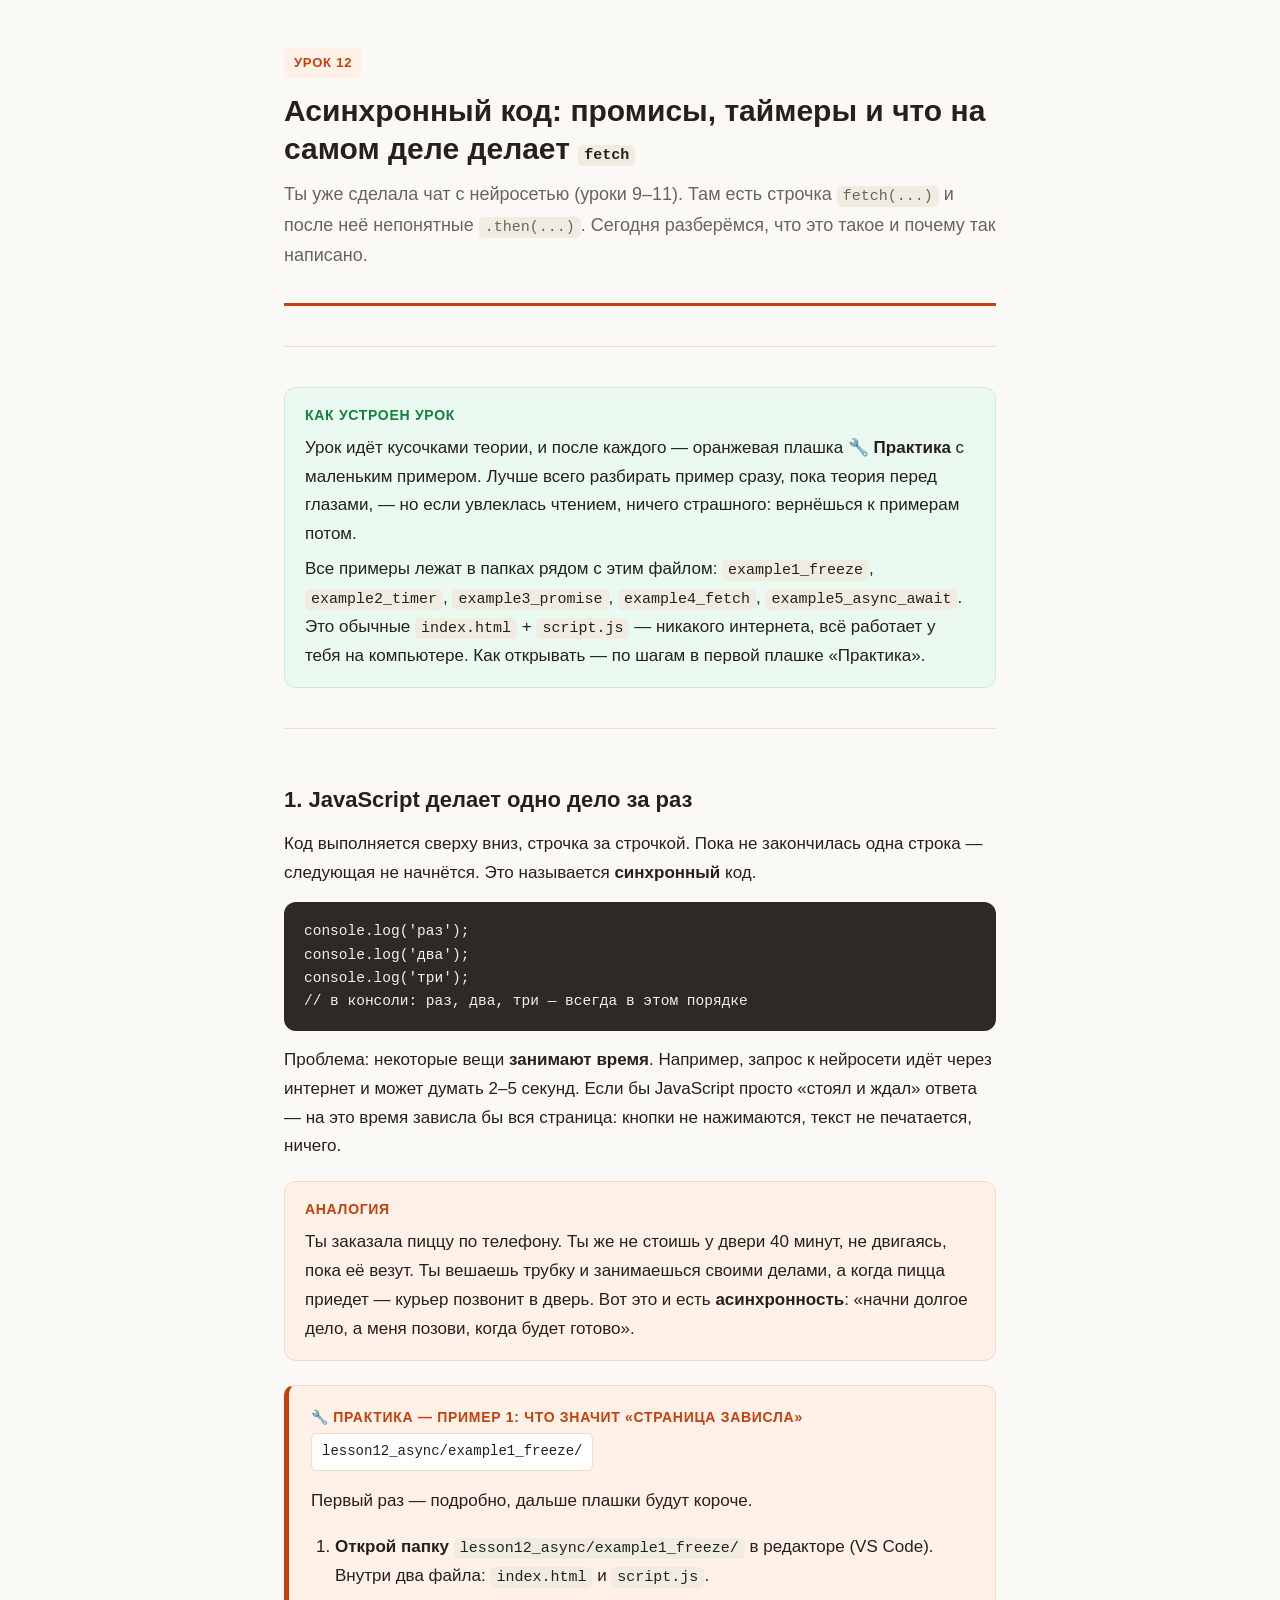
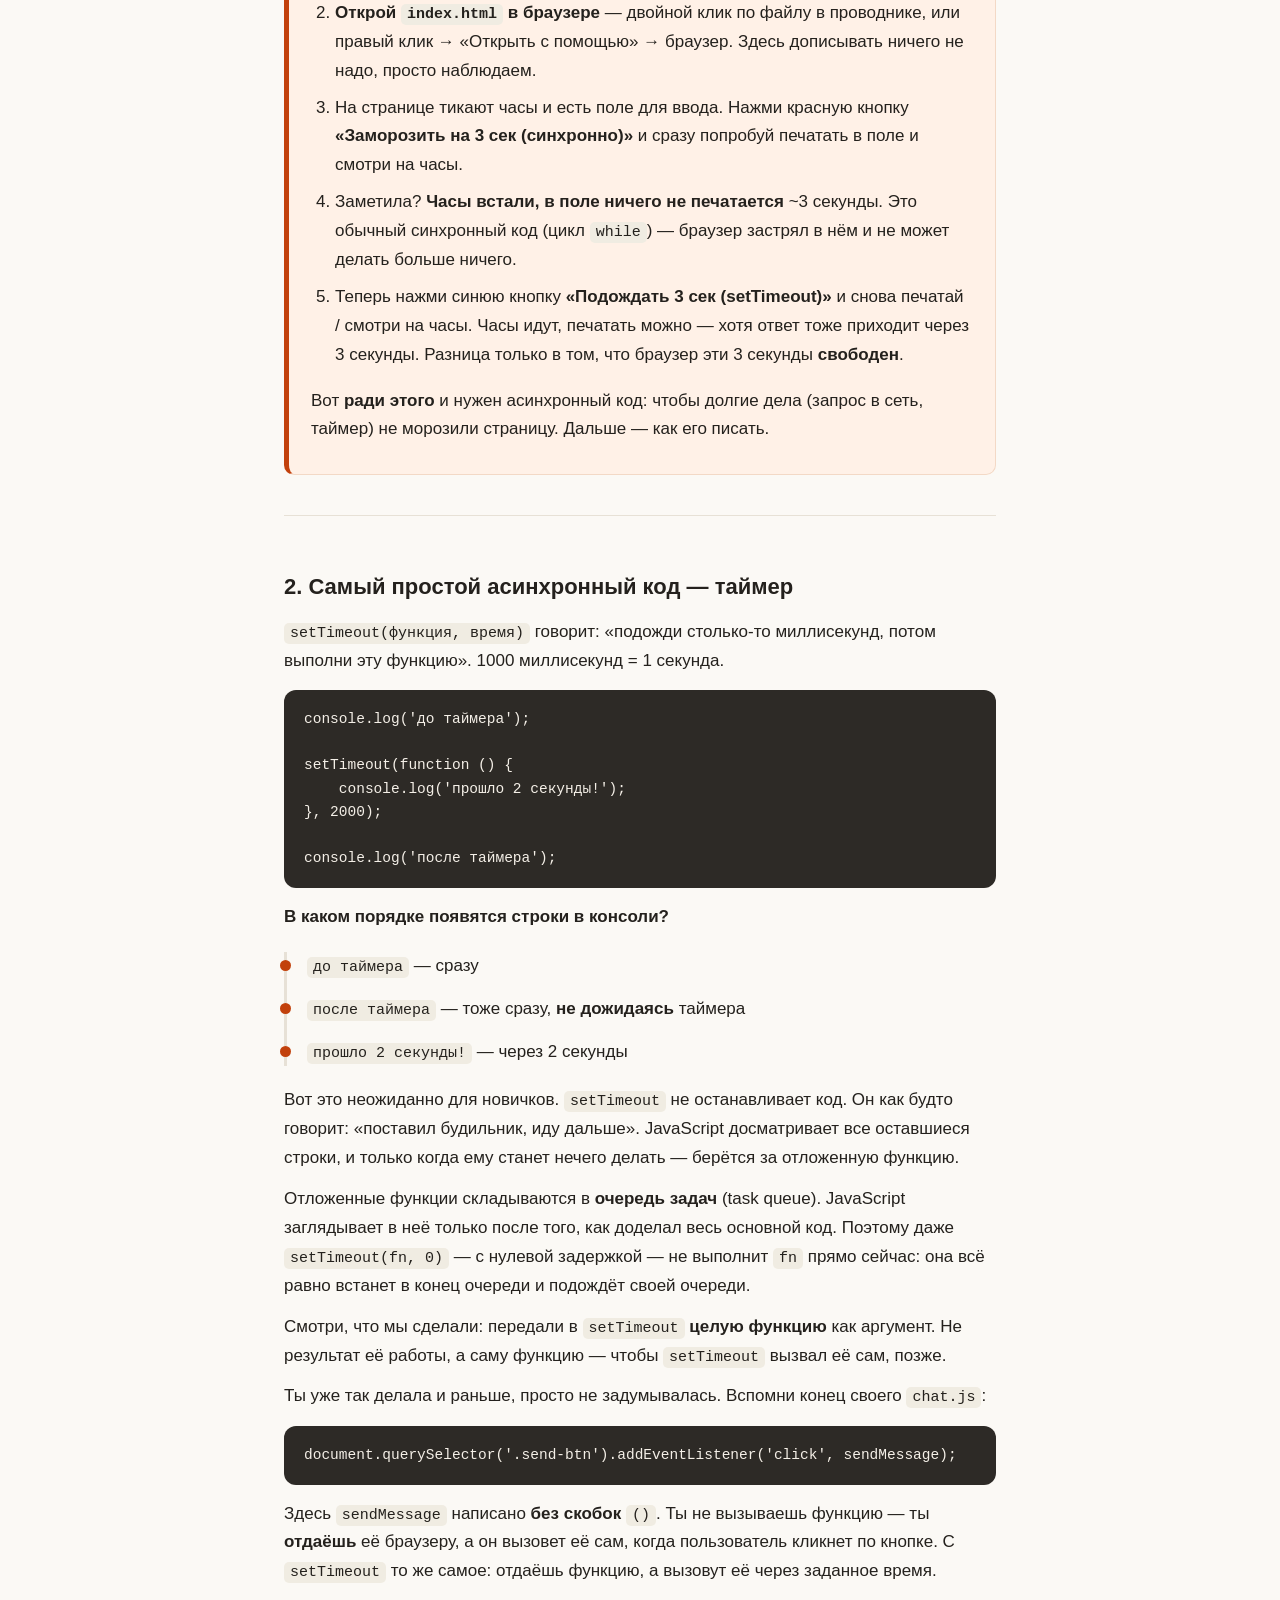
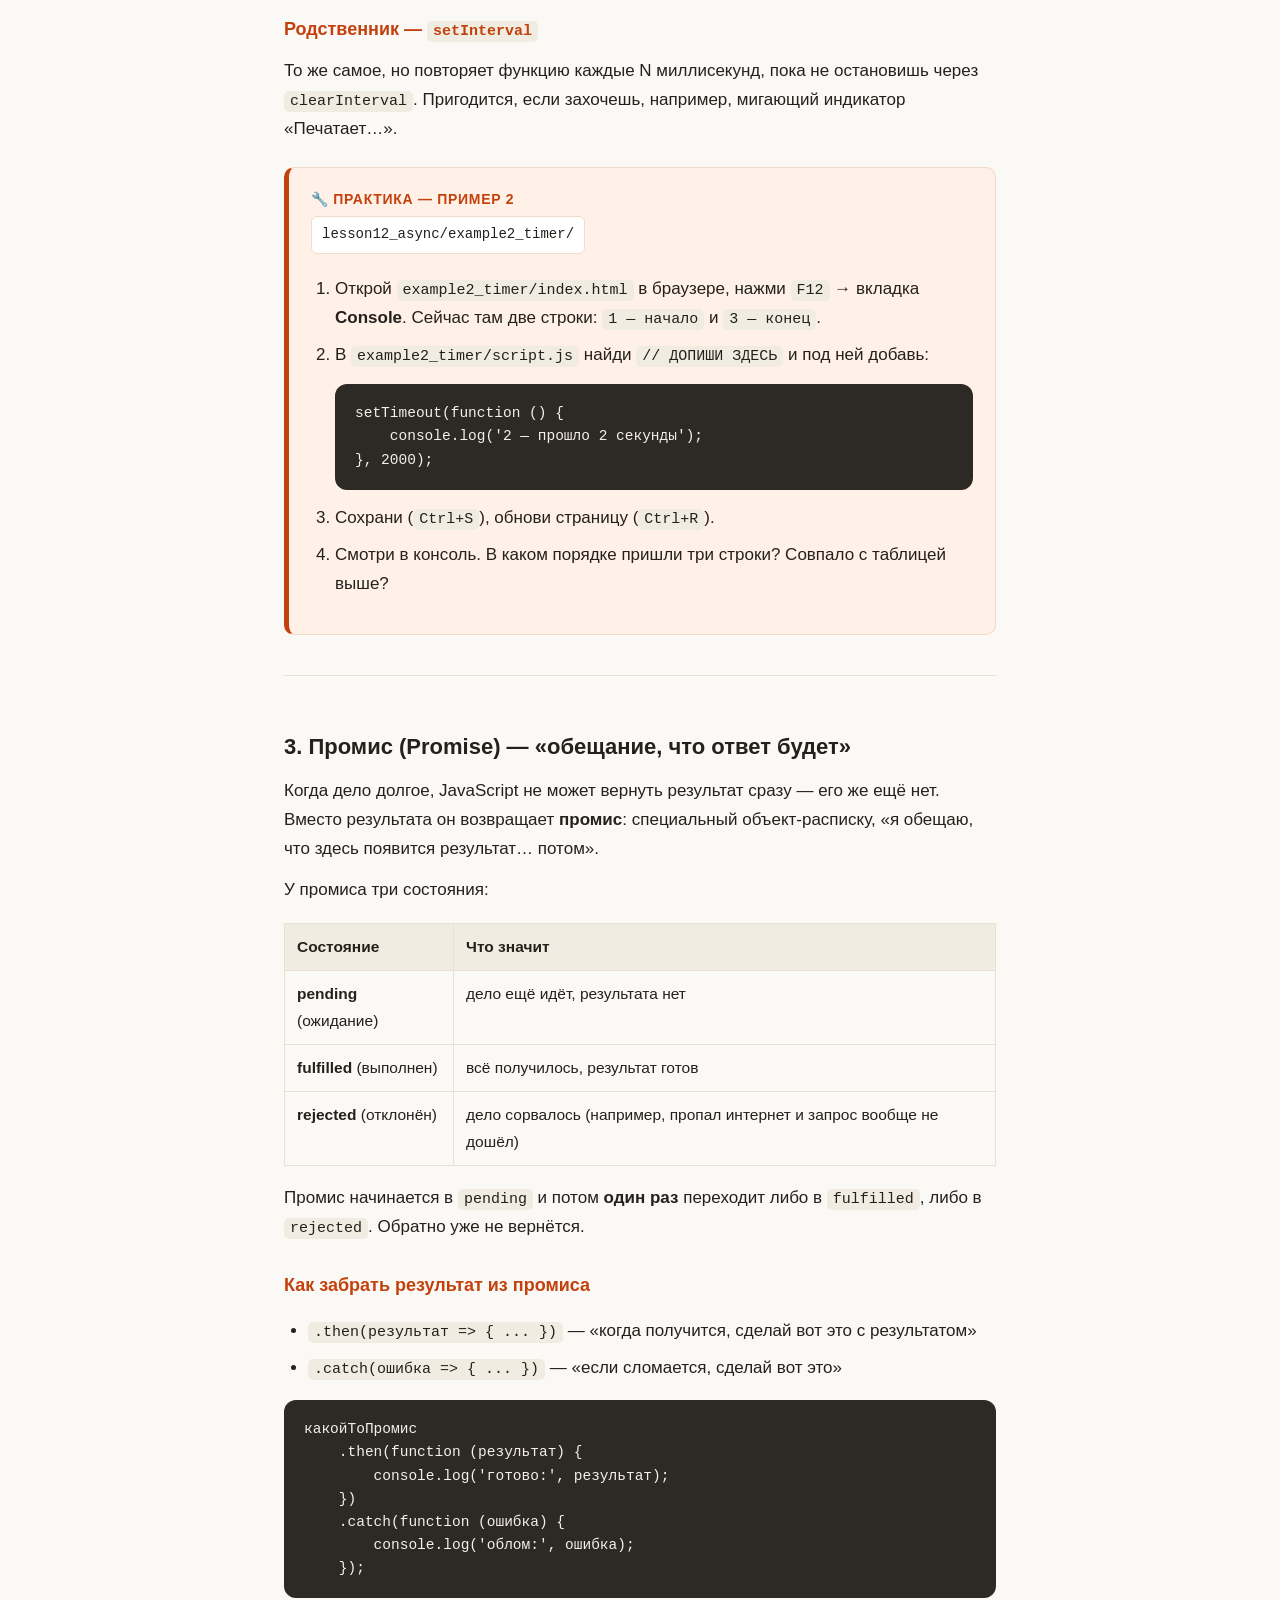
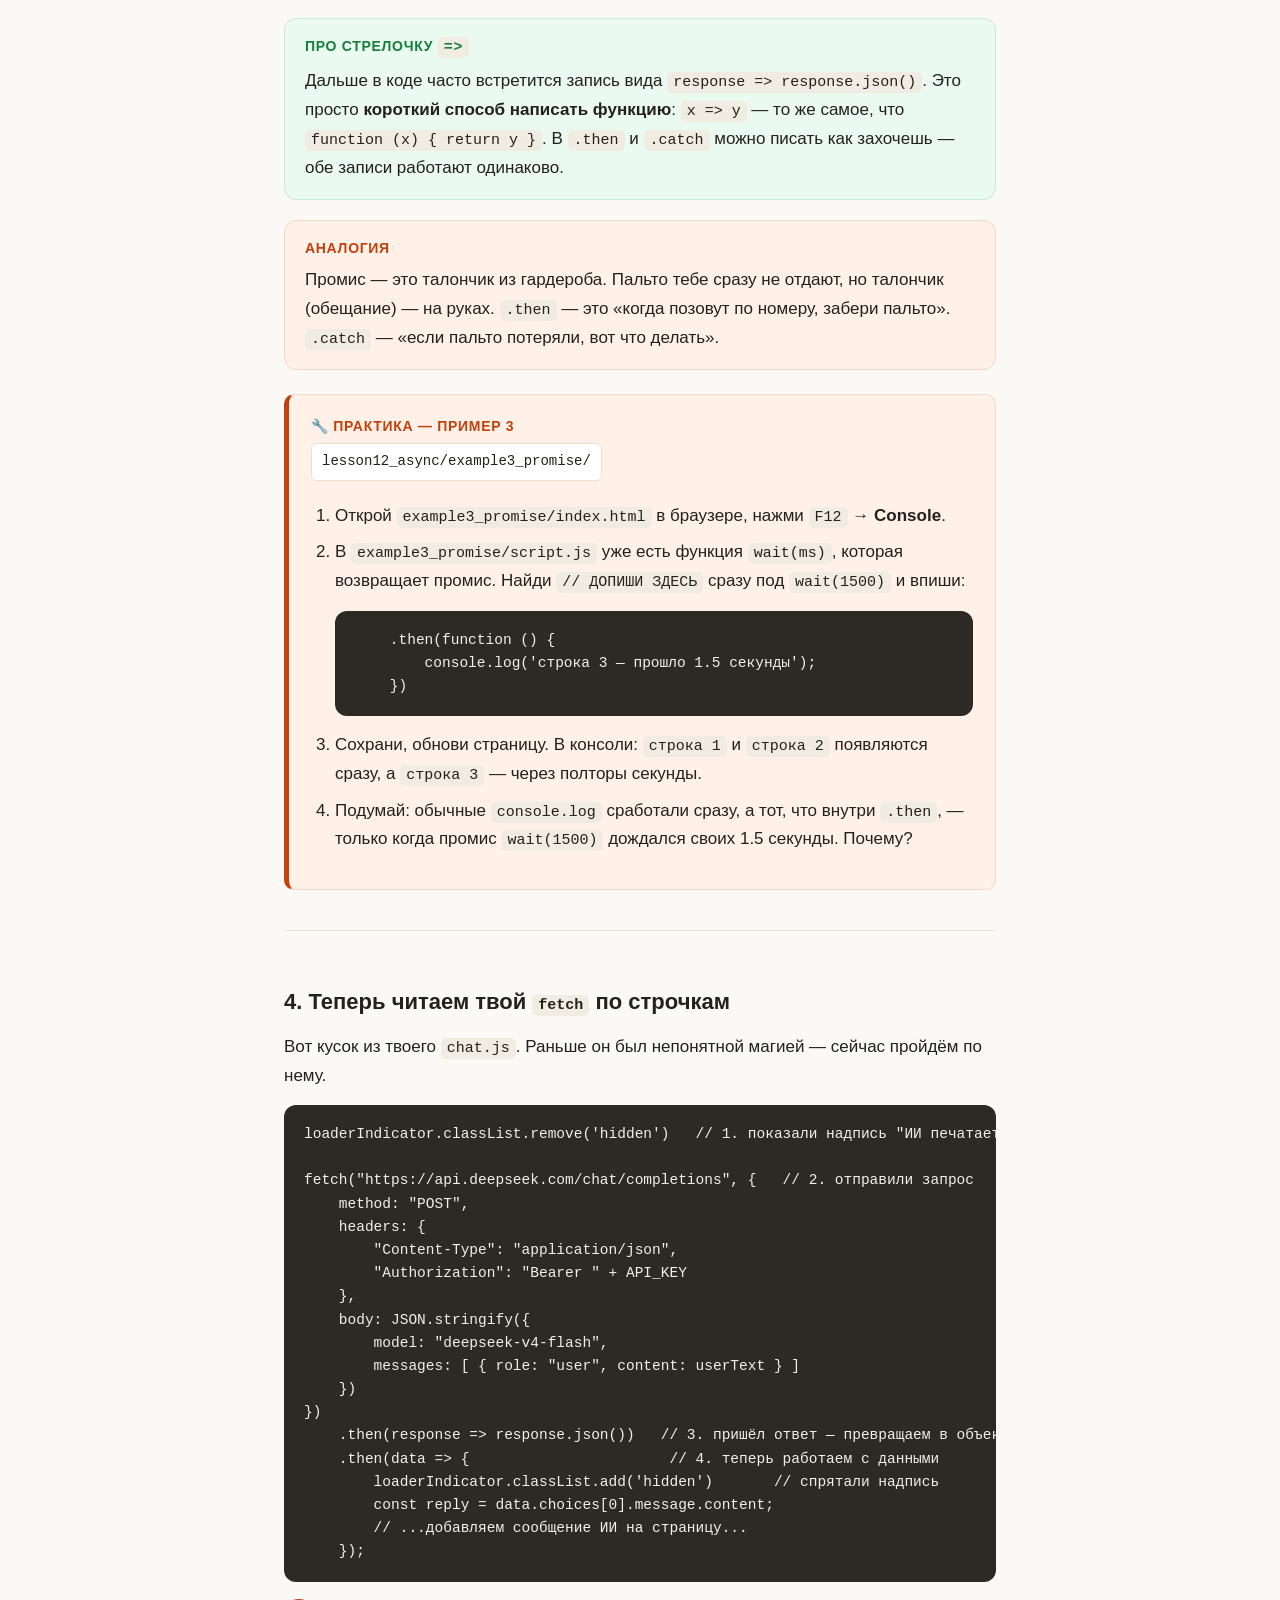
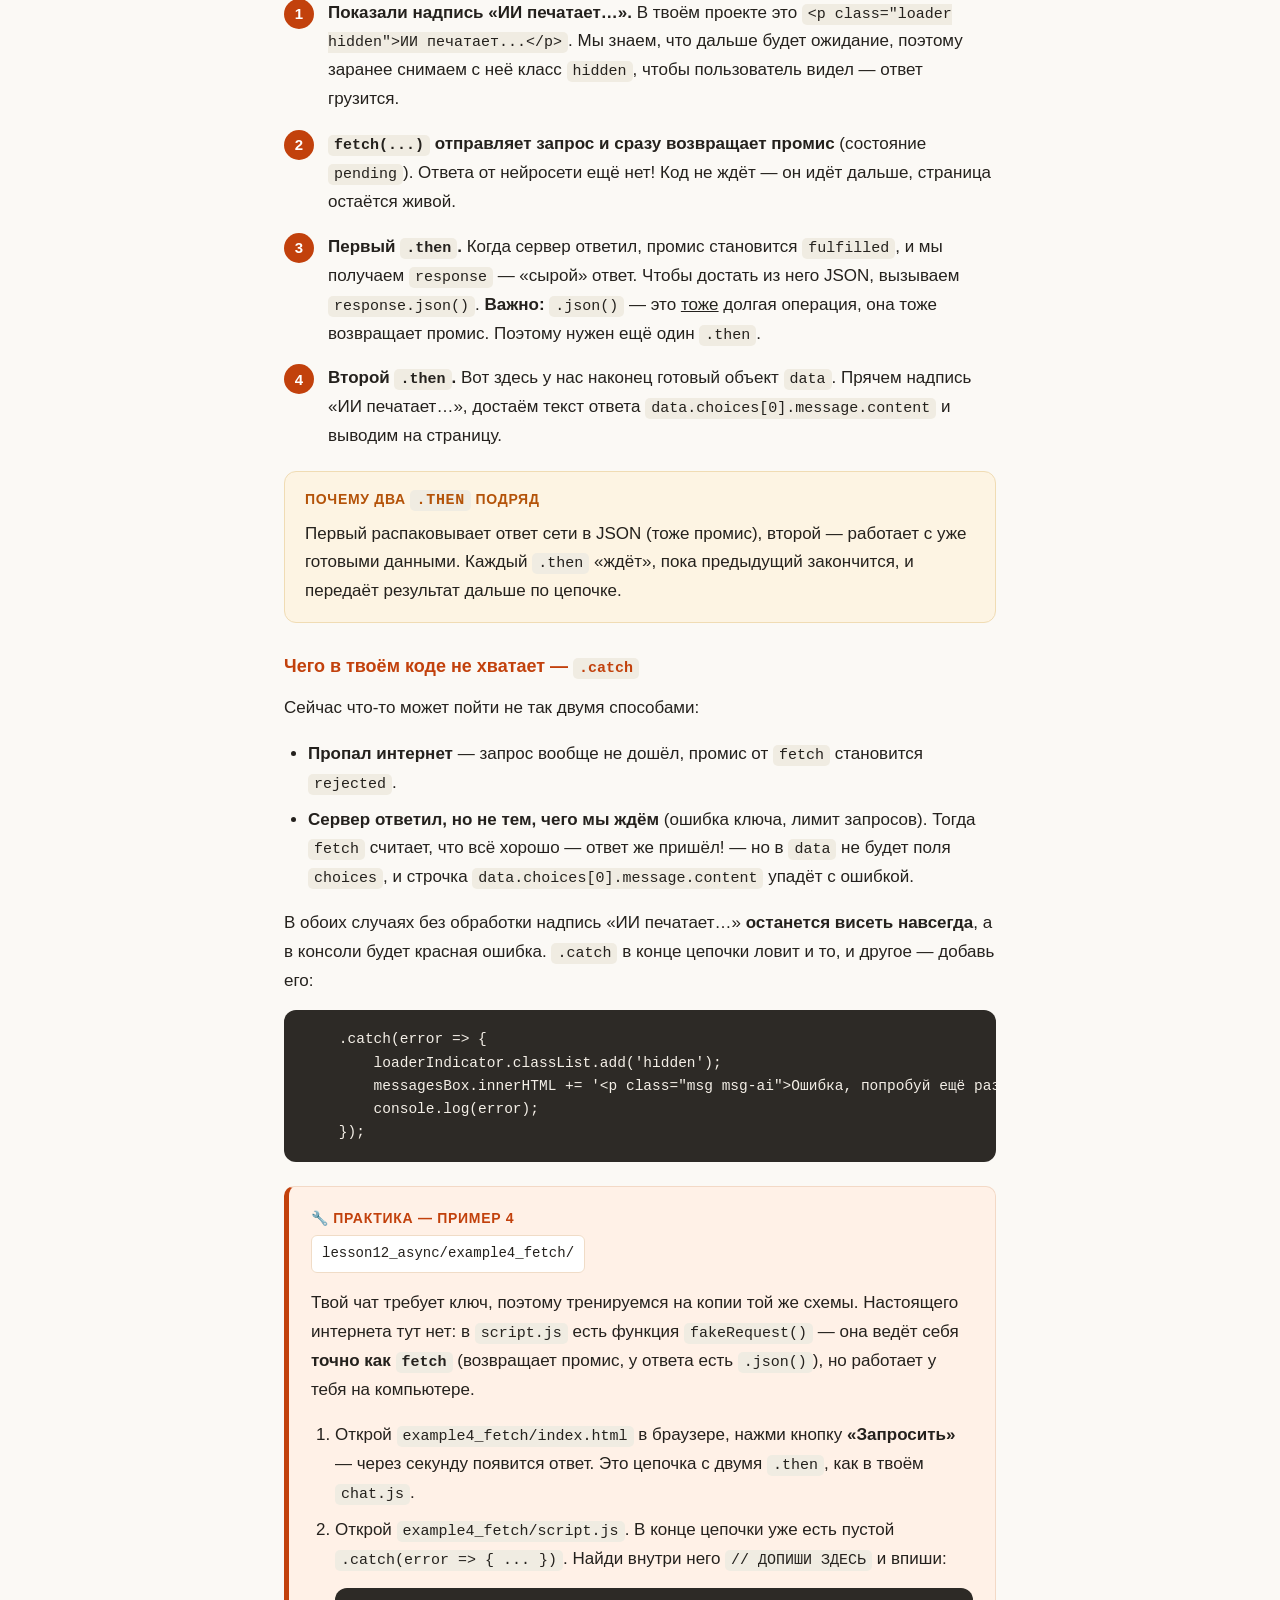
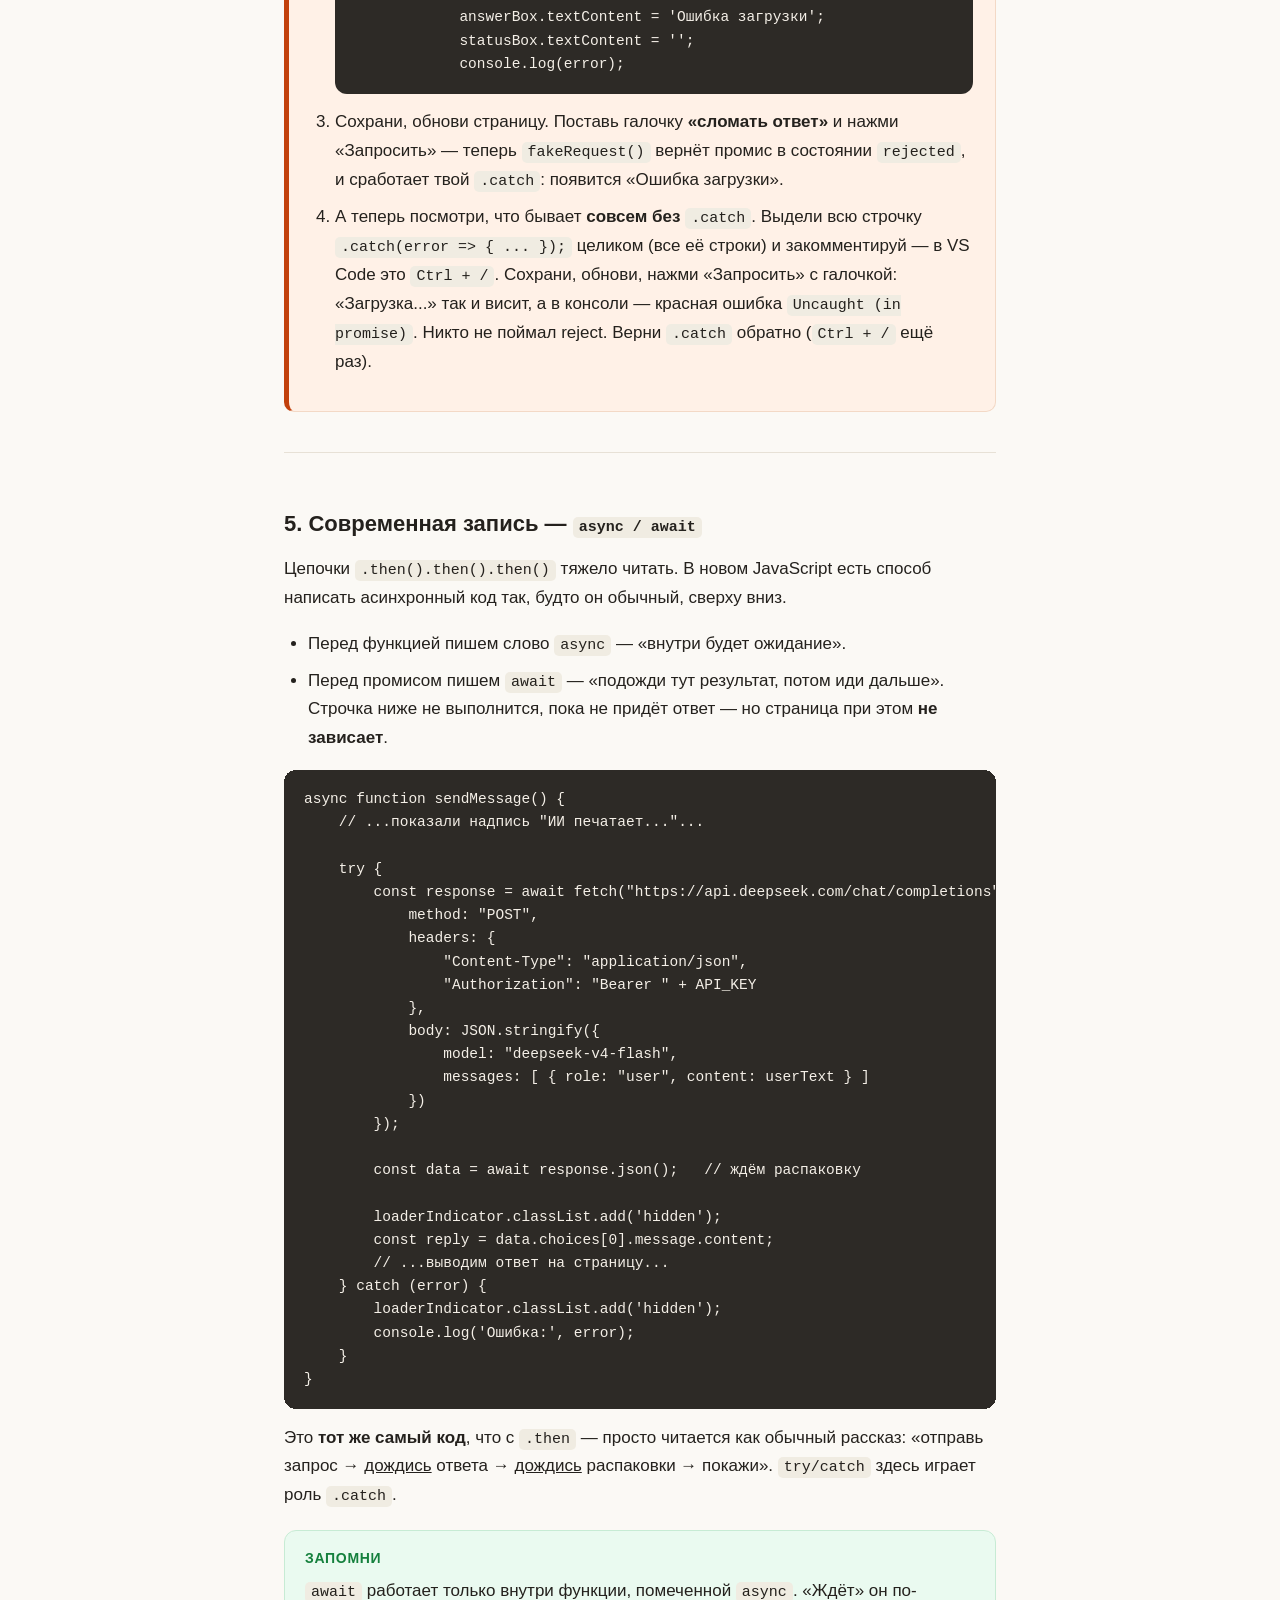
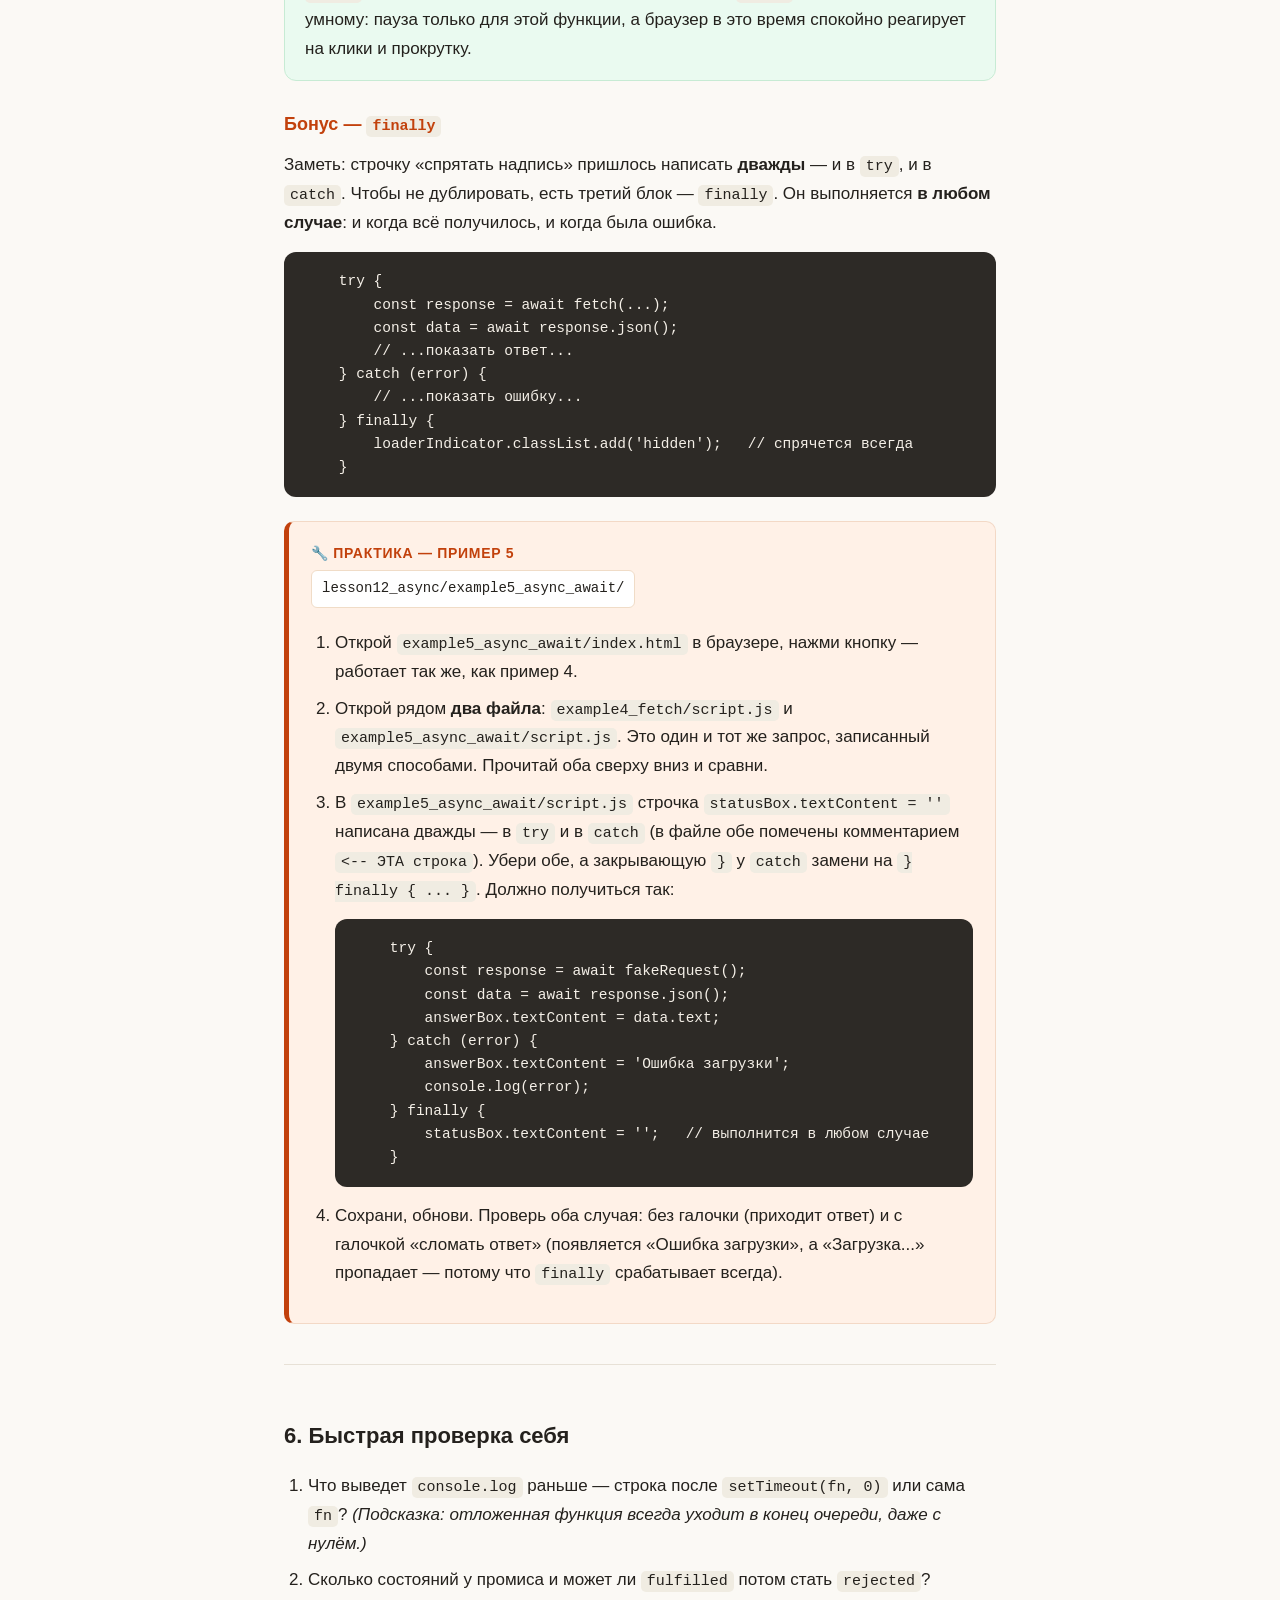
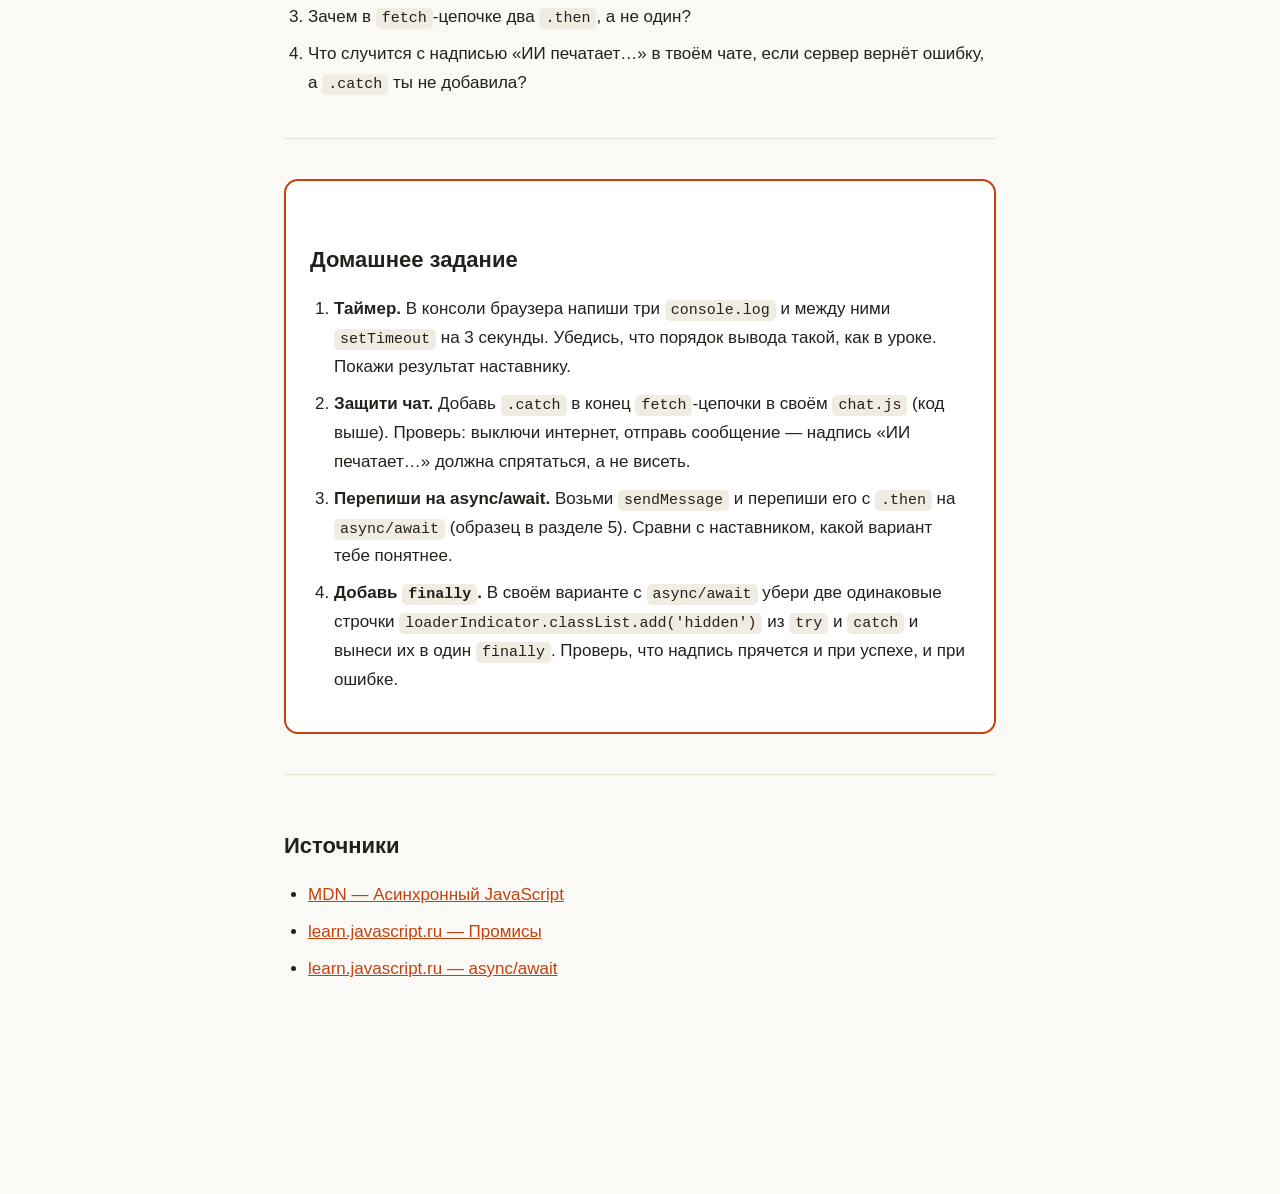
==== commit dcb8c38e: "docs: clarify finally task in lesson 12 example 5 Replace confusing "строчка 1 / строчка 2" wording " ====
--- a/lesson12_async/lesson12_async_student.html
+++ b/lesson12_async/lesson12_async_student.html
@@ -496,7 +496,7 @@
   <ol>
     <li>Открой <code>example5_async_await/index.html</code> в браузере, нажми кнопку — работает так же, как пример 4.</li>
     <li>Открой рядом <b>два файла</b>: <code>example4_fetch/script.js</code> и <code>example5_async_await/script.js</code>. Это один и тот же запрос, записанный двумя способами. Прочитай оба сверху вниз и сравни.</li>
-    <li>В <code>example5_async_await/script.js</code> строчка <code>statusBox.textContent = ''</code> написана дважды — в <code>try</code> и в <code>catch</code> (помечены «строчка 1» и «строчка 2»). Убери обе, а закрывающую <code>}</code> у <code>catch</code> замени на <code>} finally { ... }</code>. Должно получиться так:
+    <li>В <code>example5_async_await/script.js</code> строчка <code>statusBox.textContent = ''</code> написана дважды — в <code>try</code> и в <code>catch</code> (в файле обе помечены комментарием <code>&lt;-- ЭТА строка</code>). Убери обе, а закрывающую <code>}</code> у <code>catch</code> замени на <code>} finally { ... }</code>. Должно получиться так:
 <pre><code>    try {
         const response = await fakeRequest();
         const data = await response.json();
